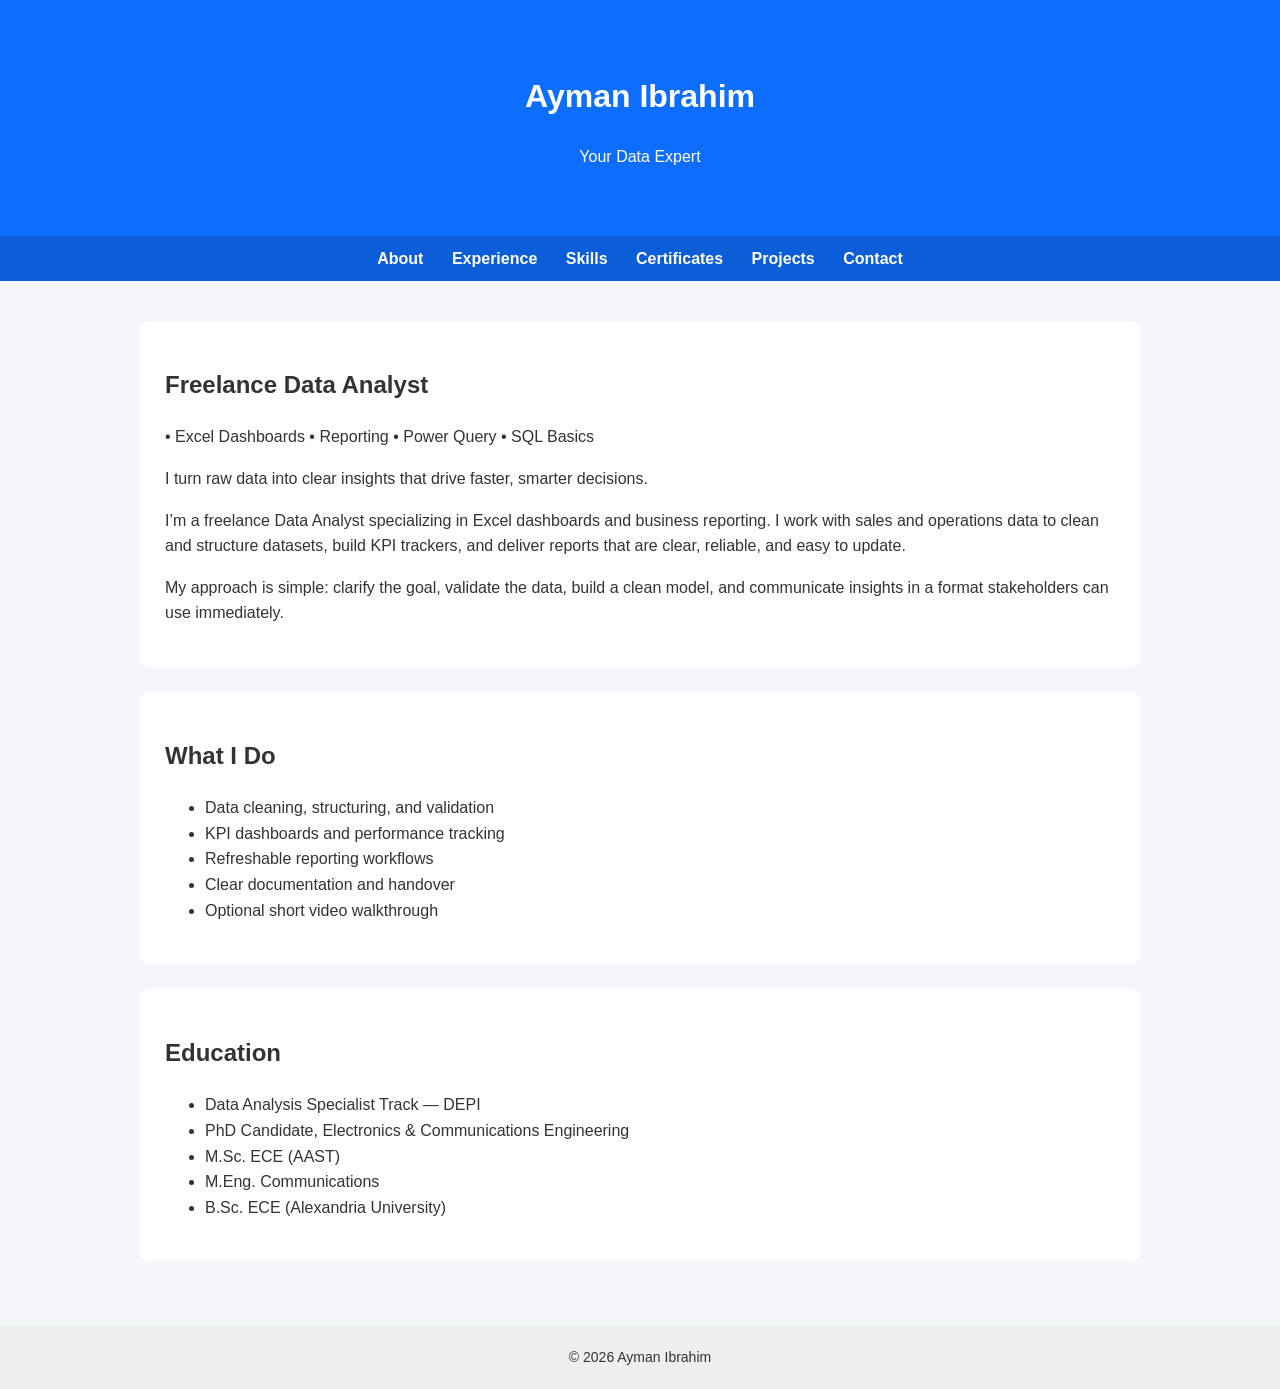
==== about/index.html @ 1055d369 "Add about page with personal and professional details" ====
<!DOCTYPE html>
<html lang="en">
<head>
  <meta charset="UTF-8">
  <title>Ayman Ibrahim | Your Data Expert</title>
  <link rel="stylesheet" href="../assets/style.css">
</head>
<body>

<header>
  <h1>Ayman Ibrahim</h1>
  <p>Your Data Expert</p>
</header>

<nav>
  <a href="../about/">About</a>
  <a href="../experience/">Experience</a>
  <a href="../skills/">Skills</a>
  <a href="../certificates/">Certificates</a>
  <a href="../projects/">Projects</a>
  <a href="../contact/">Contact</a>
</nav>

<section>
  <div class="card">
    <h2>Freelance Data Analyst</h2>
    <p>
      • Excel Dashboards • Reporting • Power Query • SQL Basics
    </p>
    <p>
      I turn raw data into clear insights that drive faster, smarter decisions.
    </p>
    <p>
      I’m a freelance Data Analyst specializing in Excel dashboards and business reporting.
      I work with sales and operations data to clean and structure datasets, build KPI trackers,
      and deliver reports that are clear, reliable, and easy to update.
    </p>
    <p>
      My approach is simple: clarify the goal, validate the data, build a clean model,
      and communicate insights in a format stakeholders can use immediately.
    </p>
  </div>

  <div class="card">
    <h2>What I Do</h2>
    <ul>
      <li>Data cleaning, structuring, and validation</li>
      <li>KPI dashboards and performance tracking</li>
      <li>Refreshable reporting workflows</li>
      <li>Clear documentation and handover</li>
      <li>Optional short video walkthrough</li>
    </ul>
  </div>

  <div class="card">
    <h2>Education</h2>
    <ul>
      <li>Data Analysis Specialist Track — DEPI</li>
      <li>PhD Candidate, Electronics & Communications Engineering</li>
      <li>M.Sc. ECE (AAST)</li>
      <li>M.Eng. Communications</li>
      <li>B.Sc. ECE (Alexandria University)</li>
    </ul>
  </div>
</section>

<footer>
  © 2026 Ayman Ibrahim
</footer>

</body>
</html>
---- assets/style.css ----
body {
  font-family: Arial, sans-serif;
  margin: 0;
  background: #f4f6f9;
  color: #333;
  line-height: 1.6;
}

header {
  background: #0d6efd;
  color: white;
  padding: 50px 20px;
  text-align: center;
}

nav {
  background: #0b5ed7;
  text-align: center;
  padding: 10px;
}

nav a {
  color: white;
  margin: 0 12px;
  text-decoration: none;
  font-weight: bold;
}

nav a:hover {
  text-decoration: underline;
}

section {
  max-width: 1000px;
  margin: auto;
  padding: 40px 20px;
}

.card {
  background: white;
  padding: 25px;
  margin-bottom: 25px;
  border-radius: 8px;
}

footer {
  background: #eee;
  text-align: center;
  padding: 20px;
  font-size: 14px;
}
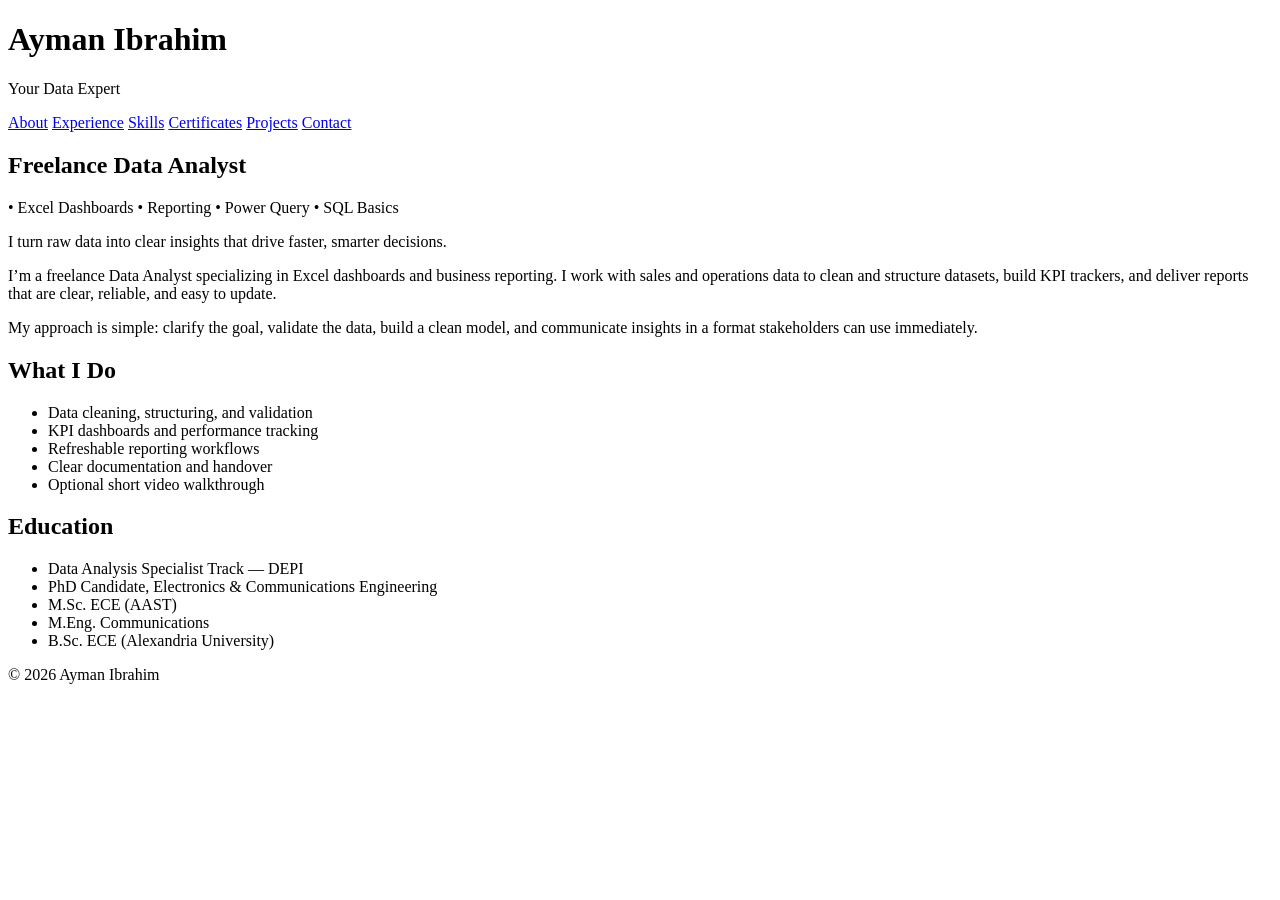
==== commit 19f87cca: "Include Font Awesome for icon support Added Font Awesome stylesheet link for icons." ====
--- a/about/index.html
+++ b/about/index.html
@@ -3,7 +3,9 @@
 <head>
   <meta charset="UTF-8">
   <title>Ayman Ibrahim | Your Data Expert</title>
-  <link rel="stylesheet" href="../assets/style.css">
+  <!-- Font Awesome Icons -->
+  <link rel="stylesheet"
+   href="https://cdnjs.cloudflare.com/ajax/libs/font-awesome/6.5.1/css/all.min.css">
 </head>
 <body>
 
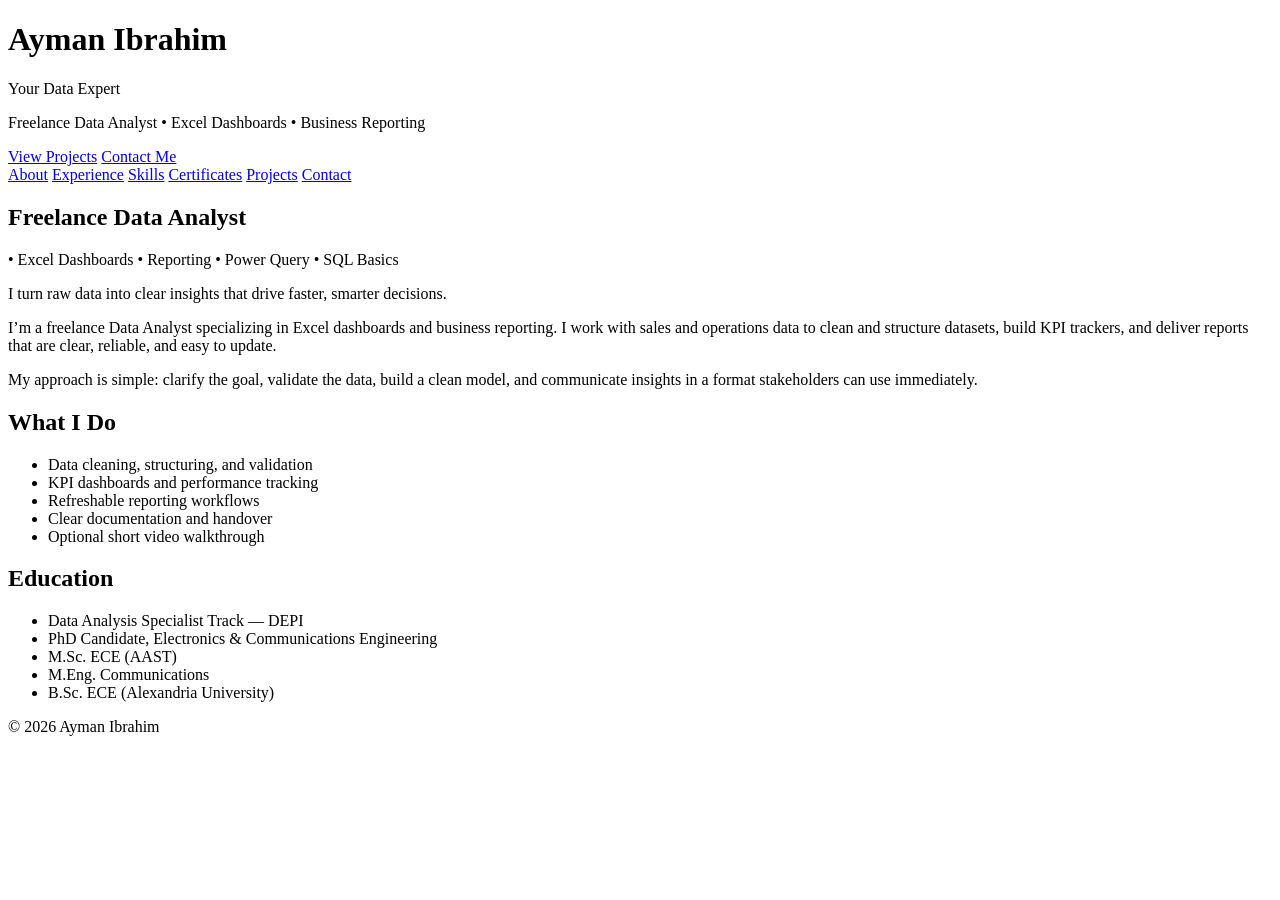
==== commit f9753251: "Enhance header with subtitle and action buttons Added subtitle, tagline, and action buttons to heade" ====
--- a/about/index.html
+++ b/about/index.html
@@ -9,9 +9,17 @@
 </head>
 <body>
 
-<header>
+<header class="hero">
   <h1>Ayman Ibrahim</h1>
-  <p>Your Data Expert</p>
+  <p class="subtitle">Your Data Expert</p>
+  <p class="tagline">
+    Freelance Data Analyst • Excel Dashboards • Business Reporting
+  </p>
+
+  <div class="hero-actions">
+    <a href="../projects/" class="btn">View Projects</a>
+    <a href="../contact/" class="btn outline">Contact Me</a>
+  </div>
 </header>
 
 <nav>
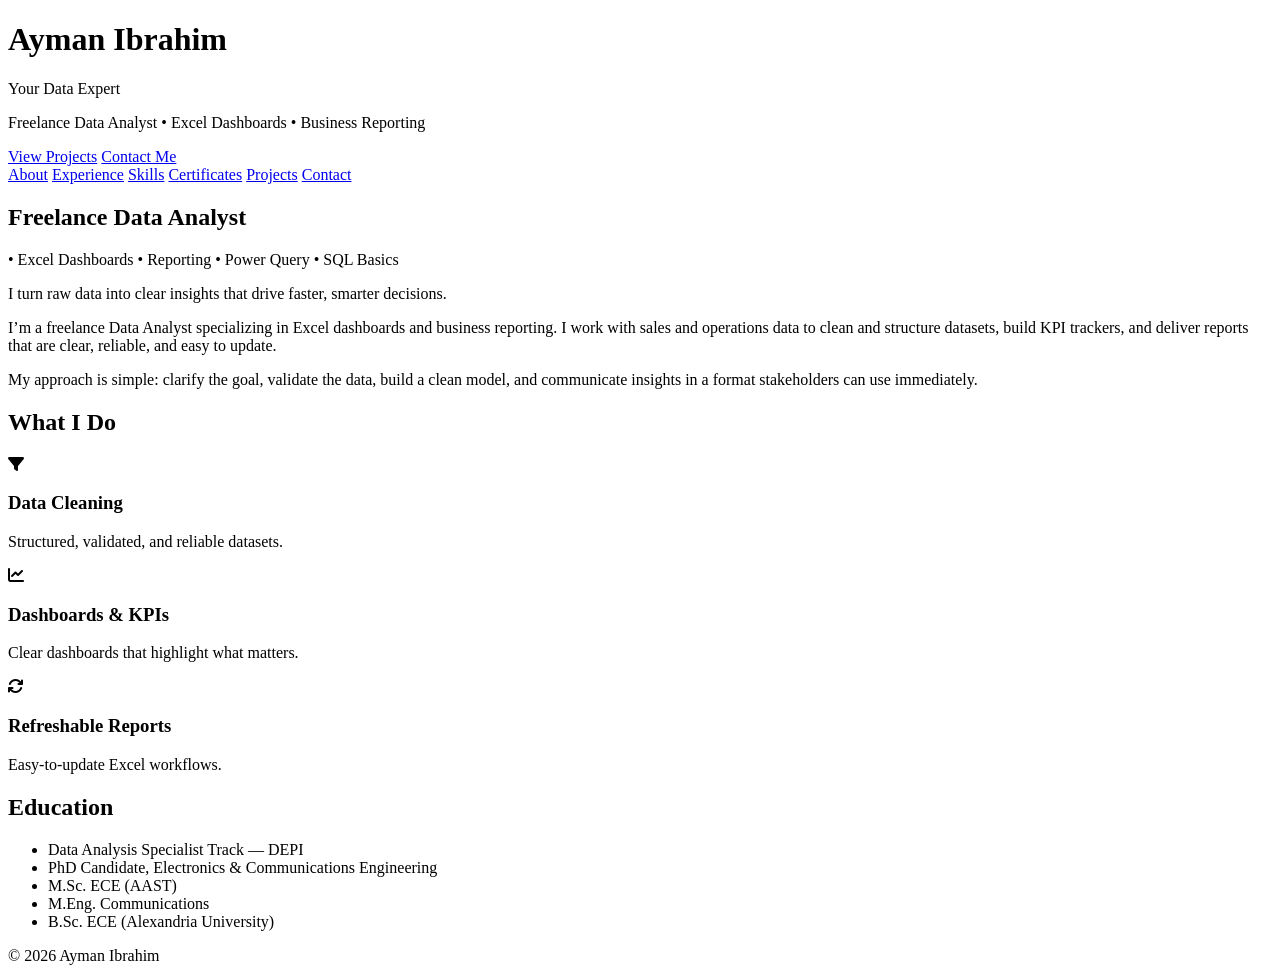
==== commit 12ddd9e1: "Refactor 'What I Do' section into a grid layout" ====
--- a/about/index.html
+++ b/about/index.html
@@ -51,16 +51,30 @@
     </p>
   </div>
 
-  <div class="card">
-    <h2>What I Do</h2>
-    <ul>
-      <li>Data cleaning, structuring, and validation</li>
-      <li>KPI dashboards and performance tracking</li>
-      <li>Refreshable reporting workflows</li>
-      <li>Clear documentation and handover</li>
-      <li>Optional short video walkthrough</li>
-    </ul>
+<section>
+  <h2>What I Do</h2>
+
+  <div class="grid">
+    <div class="card">
+      <i class="fa-solid fa-filter icon"></i>
+      <h3>Data Cleaning</h3>
+      <p>Structured, validated, and reliable datasets.</p>
+    </div>
+
+    <div class="card">
+      <i class="fa-solid fa-chart-line icon"></i>
+      <h3>Dashboards & KPIs</h3>
+      <p>Clear dashboards that highlight what matters.</p>
+    </div>
+
+    <div class="card">
+      <i class="fa-solid fa-arrows-rotate icon"></i>
+      <h3>Refreshable Reports</h3>
+      <p>Easy-to-update Excel workflows.</p>
+    </div>
   </div>
+</section>
+
 
   <div class="card">
     <h2>Education</h2>
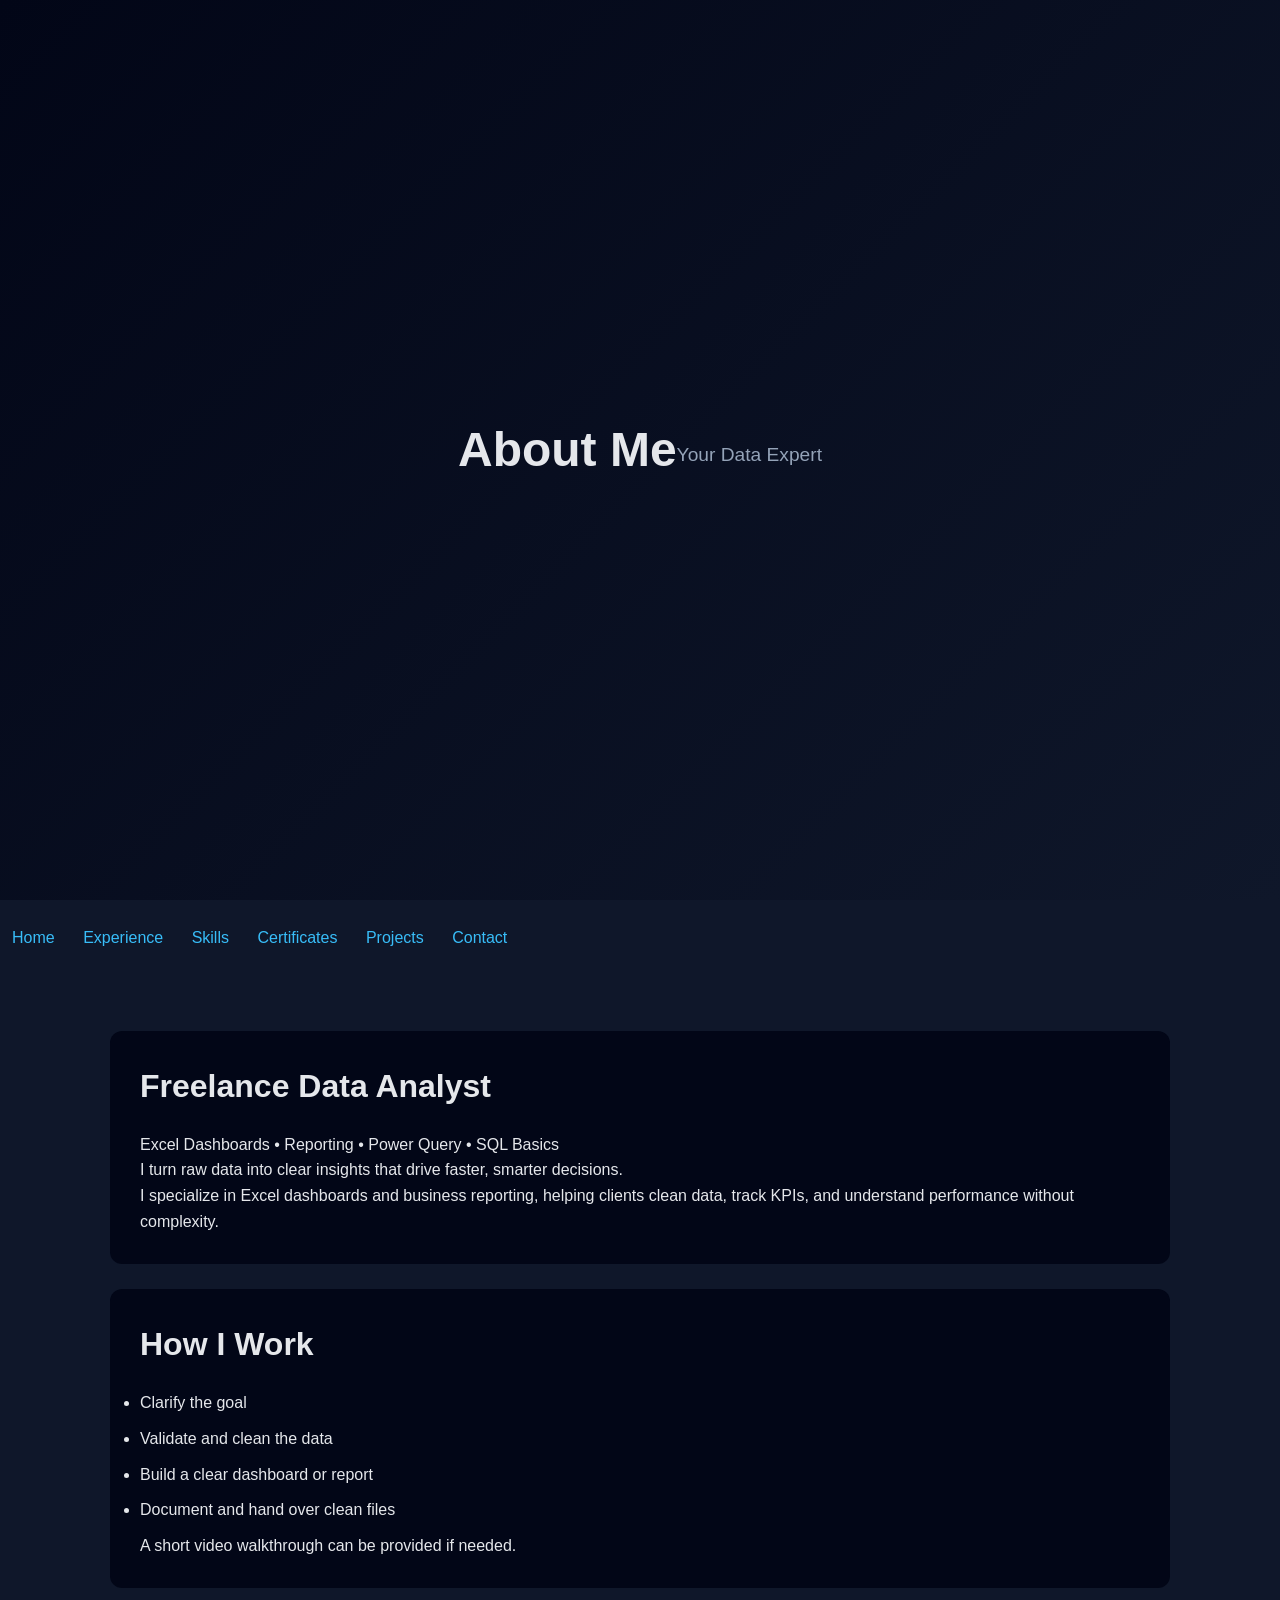
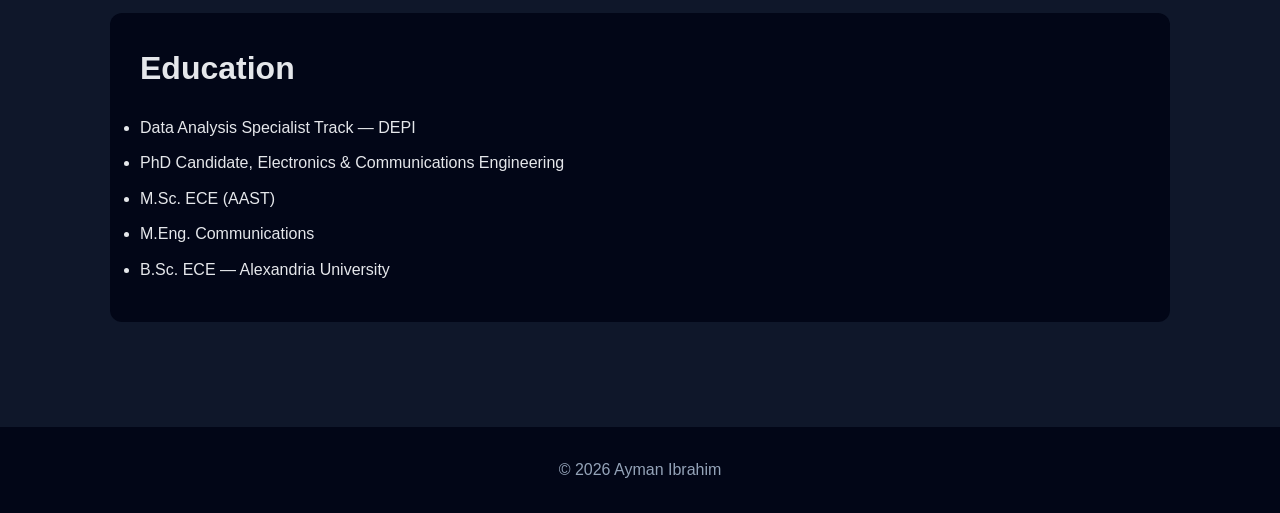
==== commit 779e0384: "Update index.html" ====
--- a/about/index.html
+++ b/about/index.html
@@ -1,29 +1,22 @@
 <!DOCTYPE html>
 <html lang="en">
 <head>
-  <meta charset="UTF-8">
-  <title>Ayman Ibrahim | Your Data Expert</title>
-  <!-- Font Awesome Icons -->
+  <meta charset="UTF-8" />
+  <title>About | Ayman Ibrahim</title>
+  <meta name="viewport" content="width=device-width, initial-scale=1" />
+  <link rel="stylesheet" href="../assets/style.css" />
   <link rel="stylesheet"
-   href="https://cdnjs.cloudflare.com/ajax/libs/font-awesome/6.5.1/css/all.min.css">
+    href="https://cdnjs.cloudflare.com/ajax/libs/font-awesome/6.5.1/css/all.min.css">
 </head>
 <body>
 
-<header class="hero">
-  <h1>Ayman Ibrahim</h1>
-  <p class="subtitle">Your Data Expert</p>
-  <p class="tagline">
-    Freelance Data Analyst • Excel Dashboards • Business Reporting
-  </p>
-
-  <div class="hero-actions">
-    <a href="../projects/" class="btn">View Projects</a>
-    <a href="../contact/" class="btn outline">Contact Me</a>
-  </div>
+<header class="page-header">
+  <h1>About Me</h1>
+  <p>Your Data Expert</p>
 </header>
 
-<nav>
-  <a href="../about/">About</a>
+<nav class="main-nav">
+  <a href="../">Home</a>
   <a href="../experience/">Experience</a>
   <a href="../skills/">Skills</a>
   <a href="../certificates/">Certificates</a>
@@ -34,47 +27,30 @@
 <section>
   <div class="card">
     <h2>Freelance Data Analyst</h2>
-    <p>
-      • Excel Dashboards • Reporting • Power Query • SQL Basics
+    <p class="muted">
+      Excel Dashboards • Reporting • Power Query • SQL Basics
     </p>
     <p>
       I turn raw data into clear insights that drive faster, smarter decisions.
     </p>
     <p>
-      I’m a freelance Data Analyst specializing in Excel dashboards and business reporting.
-      I work with sales and operations data to clean and structure datasets, build KPI trackers,
-      and deliver reports that are clear, reliable, and easy to update.
-    </p>
-    <p>
-      My approach is simple: clarify the goal, validate the data, build a clean model,
-      and communicate insights in a format stakeholders can use immediately.
+      I specialize in Excel dashboards and business reporting, helping clients
+      clean data, track KPIs, and understand performance without complexity.
     </p>
   </div>
 
-<section>
-  <h2>What I Do</h2>
-
-  <div class="grid">
-    <div class="card">
-      <i class="fa-solid fa-filter icon"></i>
-      <h3>Data Cleaning</h3>
-      <p>Structured, validated, and reliable datasets.</p>
-    </div>
-
-    <div class="card">
-      <i class="fa-solid fa-chart-line icon"></i>
-      <h3>Dashboards & KPIs</h3>
-      <p>Clear dashboards that highlight what matters.</p>
-    </div>
-
-    <div class="card">
-      <i class="fa-solid fa-arrows-rotate icon"></i>
-      <h3>Refreshable Reports</h3>
-      <p>Easy-to-update Excel workflows.</p>
-    </div>
+  <div class="card">
+    <h2>How I Work</h2>
+    <ul class="steps">
+      <li>Clarify the goal</li>
+      <li>Validate and clean the data</li>
+      <li>Build a clear dashboard or report</li>
+      <li>Document and hand over clean files</li>
+    </ul>
+    <p class="muted">
+      A short video walkthrough can be provided if needed.
+    </p>
   </div>
-</section>
-
 
   <div class="card">
     <h2>Education</h2>
@@ -83,7 +59,7 @@
       <li>PhD Candidate, Electronics & Communications Engineering</li>
       <li>M.Sc. ECE (AAST)</li>
       <li>M.Eng. Communications</li>
-      <li>B.Sc. ECE (Alexandria University)</li>
+      <li>B.Sc. ECE — Alexandria University</li>
     </ul>
   </div>
 </section>
--- a/assets/style.css
+++ b/assets/style.css
@@ -0,0 +1,120 @@
+* {
+  margin: 0;
+  padding: 0;
+  box-sizing: border-box;
+}
+
+body {
+  font-family: "Segoe UI", Arial, sans-serif;
+  background: #0f172a;
+  color: #e5e7eb;
+  line-height: 1.6;
+}
+
+a {
+  color: #38bdf8;
+  text-decoration: none;
+}
+
+header {
+  min-height: 100vh;
+  background: linear-gradient(135deg, #020617, #0f172a);
+  display: flex;
+  align-items: center;
+  justify-content: center;
+  text-align: center;
+  padding: 40px;
+}
+
+header h1 {
+  font-size: 3rem;
+}
+
+header p {
+  margin-top: 10px;
+  font-size: 1.2rem;
+  color: #94a3b8;
+}
+
+nav {
+  margin-top: 25px;
+}
+
+nav a {
+  margin: 0 12px;
+  font-weight: 500;
+}
+
+section {
+  max-width: 1100px;
+  margin: auto;
+  padding: 80px 20px;
+}
+
+.card {
+  background: #020617;
+  border-radius: 12px;
+  padding: 30px;
+  margin-bottom: 25px;
+}
+
+h2 {
+  font-size: 2rem;
+  margin-bottom: 20px;
+}
+
+ul li {
+  margin-bottom: 10px;
+}
+
+footer {
+  text-align: center;
+  padding: 30px;
+  background: #020617;
+  color: #94a3b8;
+}
+.hero {
+  min-height: 70vh;
+  background: linear-gradient(135deg, #020617, #0f172a);
+  display: flex;
+  flex-direction: column;
+  justify-content: center;
+  align-items: center;
+  text-align: center;
+}
+
+.subtitle {
+  color: #38bdf8;
+  font-weight: 600;
+}
+
+.tagline {
+  color: #94a3b8;
+  margin: 10px 0 25px;
+}
+
+.hero-actions .btn {
+  padding: 12px 22px;
+  margin: 0 8px;
+  border-radius: 25px;
+  background: #38bdf8;
+  color: #020617;
+  font-weight: bold;
+}
+
+.hero-actions .outline {
+  background: transparent;
+  border: 1px solid #38bdf8;
+  color: #38bdf8;
+}
+.grid {
+  display: grid;
+  grid-template-columns: repeat(auto-fit, minmax(250px, 1fr));
+  gap: 25px;
+}
+
+.icon {
+  font-size: 32px;
+  color: #38bdf8;
+  margin-bottom: 10px;
+}
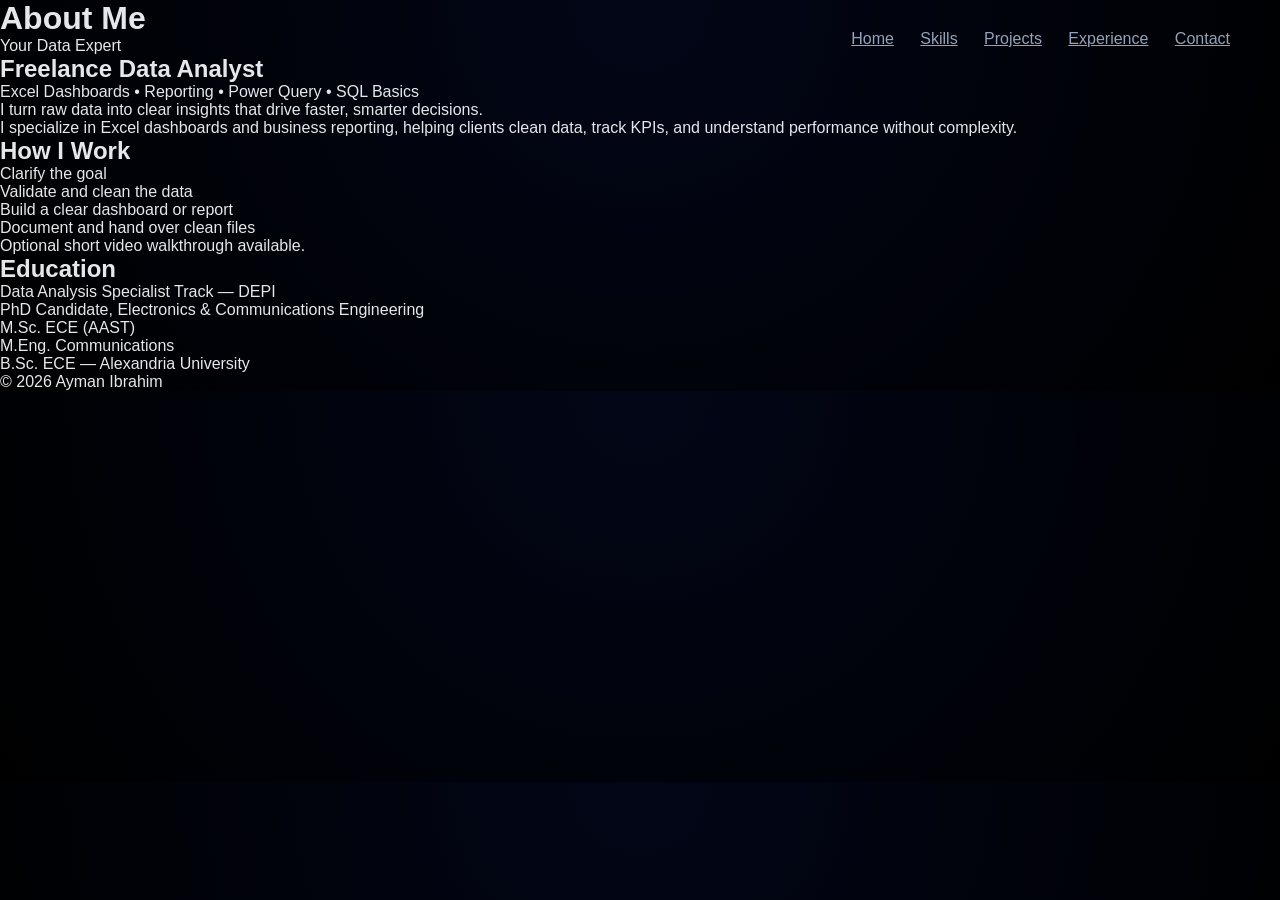
==== commit a7d42f3b: "Refactor about page HTML structure and content" ====
--- a/about/index.html
+++ b/about/index.html
@@ -1,72 +1,82 @@
 <!DOCTYPE html>
 <html lang="en">
 <head>
-  <meta charset="UTF-8" />
-  <title>About | Ayman Ibrahim</title>
-  <meta name="viewport" content="width=device-width, initial-scale=1" />
-  <link rel="stylesheet" href="../assets/style.css" />
-  <link rel="stylesheet"
-    href="https://cdnjs.cloudflare.com/ajax/libs/font-awesome/6.5.1/css/all.min.css">
+<meta charset="UTF-8" />
+<title>About | Ayman Ibrahim</title>
+<meta name="viewport" content="width=device-width, initial-scale=1" />
+
+
+<link rel="stylesheet" href="../assets/style.css" />
+<link rel="stylesheet"
+href="https://cdnjs.cloudflare.com/ajax/libs/font-awesome/6.5.1/css/all.min.css">
 </head>
 <body>
 
+
+<nav class="top-nav">
+<a href="../">Home</a>
+<a href="../skills/">Skills</a>
+<a href="../projects/">Projects</a>
+<a href="../experience/">Experience</a>
+<a href="../contact/">Contact</a>
+</nav>
+
+
 <header class="page-header">
-  <h1>About Me</h1>
-  <p>Your Data Expert</p>
+<h1>About Me</h1>
+<p>Your Data Expert</p>
 </header>
 
-<nav class="main-nav">
-  <a href="../">Home</a>
-  <a href="../experience/">Experience</a>
-  <a href="../skills/">Skills</a>
-  <a href="../certificates/">Certificates</a>
-  <a href="../projects/">Projects</a>
-  <a href="../contact/">Contact</a>
-</nav>
 
-<section>
-  <div class="card">
-    <h2>Freelance Data Analyst</h2>
-    <p class="muted">
-      Excel Dashboards • Reporting • Power Query • SQL Basics
-    </p>
-    <p>
-      I turn raw data into clear insights that drive faster, smarter decisions.
-    </p>
-    <p>
-      I specialize in Excel dashboards and business reporting, helping clients
-      clean data, track KPIs, and understand performance without complexity.
-    </p>
-  </div>
+<section class="content">
 
-  <div class="card">
-    <h2>How I Work</h2>
-    <ul class="steps">
-      <li>Clarify the goal</li>
-      <li>Validate and clean the data</li>
-      <li>Build a clear dashboard or report</li>
-      <li>Document and hand over clean files</li>
-    </ul>
-    <p class="muted">
-      A short video walkthrough can be provided if needed.
-    </p>
-  </div>
 
-  <div class="card">
-    <h2>Education</h2>
-    <ul>
-      <li>Data Analysis Specialist Track — DEPI</li>
-      <li>PhD Candidate, Electronics & Communications Engineering</li>
-      <li>M.Sc. ECE (AAST)</li>
-      <li>M.Eng. Communications</li>
-      <li>B.Sc. ECE — Alexandria University</li>
-    </ul>
-  </div>
+<div class="card">
+<h2>Freelance Data Analyst</h2>
+<p class="muted">
+Excel Dashboards • Reporting • Power Query • SQL Basics
+</p>
+<p>
+I turn raw data into clear insights that drive faster, smarter decisions.
+</p>
+<p>
+I specialize in Excel dashboards and business reporting, helping clients clean data,
+track KPIs, and understand performance without complexity.
+</p>
+</div>
+
+
+<div class="card">
+<h2>How I Work</h2>
+<ul class="steps">
+<li>Clarify the goal</li>
+<li>Validate and clean the data</li>
+<li>Build a clear dashboard or report</li>
+<li>Document and hand over clean files</li>
+</ul>
+<p class="muted">Optional short video walkthrough available.</p>
+</div>
+
+
+<div class="card">
+<h2>Education</h2>
+<ul>
+<li>Data Analysis Specialist Track — DEPI</li>
+<li>PhD Candidate, Electronics & Communications Engineering</li>
+<li>M.Sc. ECE (AAST)</li>
+<li>M.Eng. Communications</li>
+<li>B.Sc. ECE — Alexandria University</li>
+</ul>
+</div>
+
+
 </section>
 
+
 <footer>
-  © 2026 Ayman Ibrahim
+© 2026 Ayman Ibrahim
 </footer>
+
 
 </body>
 </html>
--- a/assets/style.css
+++ b/assets/style.css
@@ -6,115 +6,107 @@
 
 body {
   font-family: "Segoe UI", Arial, sans-serif;
-  background: #0f172a;
+  background: radial-gradient(circle at top, #020617, #000);
   color: #e5e7eb;
-  line-height: 1.6;
+  overflow-x: hidden;
 }
 
-a {
-  color: #38bdf8;
-  text-decoration: none;
+/* NAV */
+.top-nav {
+position: fixed;
+top: 30px;
+right: 50px;
+z-index: 100;
 }
 
-header {
-  min-height: 100vh;
-  background: linear-gradient(135deg, #020617, #0f172a);
-  display: flex;
-  align-items: center;
-  justify-content: center;
-  text-align: center;
-  padding: 40px;
+
+.top-nav a {
+margin-left: 22px;
+color: #94a3b8;
+font-weight: 500;
 }
 
-header h1 {
-  font-size: 3rem;
+
+.top-nav a:hover {
+color: #38bdf8;
 }
 
-header p {
+/* LANDING HERO */
+.landing {
+min-height: 100vh;
+display: flex;
+flex-direction: column;
+justify-content: center;
+
+
+max-width: 1200px;
+margin: 0 auto; /* centers content */
+padding: 120px 60px;
+}
+
+.status {
+  display: inline-block;
+  color: #10b981;
+  margin-bottom: 20px;
+  font-size: 14px;
+}
+
+.landing h1 {
+  font-size: 5rem;
+  font-weight: 700;
+}
+
+.landing h2 {
+  font-size: 4rem;
+  color: #38bdf8;
   margin-top: 10px;
-  font-size: 1.2rem;
+}
+
+.intro {
+  margin-top: 25px;
+  max-width: 600px;
+  font-size: 1.1rem;
   color: #94a3b8;
 }
 
-nav {
-  margin-top: 25px;
+/* BUTTONS */
+.actions {
+  margin-top: 35px;
 }
 
-nav a {
-  margin: 0 12px;
-  font-weight: 500;
-}
-
-section {
-  max-width: 1100px;
-  margin: auto;
-  padding: 80px 20px;
-}
-
-.card {
-  background: #020617;
-  border-radius: 12px;
-  padding: 30px;
-  margin-bottom: 25px;
-}
-
-h2 {
-  font-size: 2rem;
-  margin-bottom: 20px;
-}
-
-ul li {
-  margin-bottom: 10px;
-}
-
-footer {
-  text-align: center;
-  padding: 30px;
-  background: #020617;
-  color: #94a3b8;
-}
-.hero {
-  min-height: 70vh;
-  background: linear-gradient(135deg, #020617, #0f172a);
-  display: flex;
-  flex-direction: column;
-  justify-content: center;
-  align-items: center;
-  text-align: center;
-}
-
-.subtitle {
-  color: #38bdf8;
-  font-weight: 600;
-}
-
-.tagline {
-  color: #94a3b8;
-  margin: 10px 0 25px;
-}
-
-.hero-actions .btn {
-  padding: 12px 22px;
-  margin: 0 8px;
-  border-radius: 25px;
-  background: #38bdf8;
-  color: #020617;
+.btn {
+  padding: 14px 26px;
+  border-radius: 30px;
+  margin-right: 15px;
   font-weight: bold;
 }
 
-.hero-actions .outline {
-  background: transparent;
-  border: 1px solid #38bdf8;
-  color: #38bdf8;
-}
-.grid {
-  display: grid;
-  grid-template-columns: repeat(auto-fit, minmax(250px, 1fr));
-  gap: 25px;
+.primary {
+  background: #10b981;
+  color: #020617;
 }
 
-.icon {
-  font-size: 32px;
-  color: #38bdf8;
-  margin-bottom: 10px;
+.secondary {
+  border: 1px solid #10b981;
+  color: #10b981;
 }
+
+/* BACKGROUND ICONS */
+.bg-icons i {
+  position: absolute;
+  font-size: 60px;
+  color: rgba(56, 189, 248, 0.07);
+  animation: float 18s infinite ease-in-out;
+}
+
+.bg-icons i:nth-child(1) { top: 15%; left: 10%; }
+.bg-icons i:nth-child(2) { top: 60%; left: 20%; animation-delay: 4s; }
+.bg-icons i:nth-child(3) { top: 30%; right: 15%; animation-delay: 2s; }
+.bg-icons i:nth-child(4) { bottom: 20%; right: 30%; animation-delay: 6s; }
+.bg-icons i:nth-child(5) { bottom: 10%; left: 45%; animation-delay: 8s; }
+
+@keyframes float {
+  0% { transform: translateY(0); }
+  50% { transform: translateY(-25px); }
+  100% { transform: translateY(0); }
+}
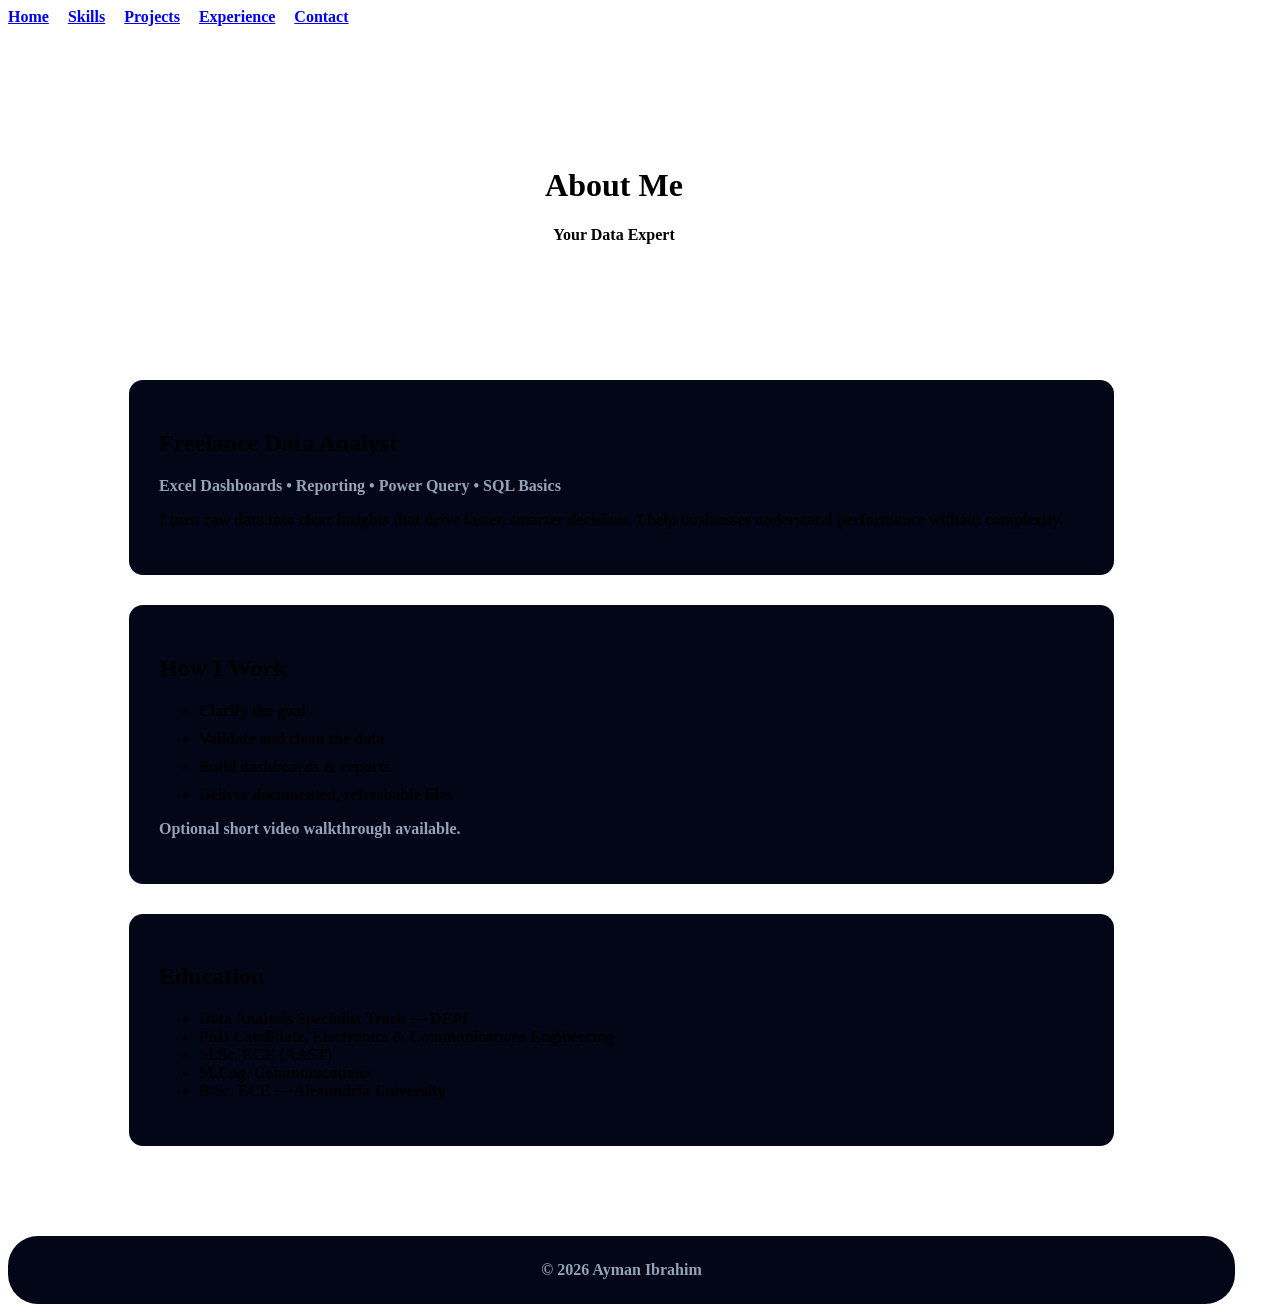
==== commit e2ee4261: "Refactor About page content and structure" ====
--- a/about/index.html
+++ b/about/index.html
@@ -1,82 +1,69 @@
 <!DOCTYPE html>
 <html lang="en">
 <head>
-<meta charset="UTF-8" />
-<title>About | Ayman Ibrahim</title>
-<meta name="viewport" content="width=device-width, initial-scale=1" />
+  <meta charset="UTF-8" />
+  <title>About | Ayman Ibrahim</title>
+  <meta name="viewport" content="width=device-width, initial-scale=1" />
 
-
-<link rel="stylesheet" href="../assets/style.css" />
-<link rel="stylesheet"
-href="https://cdnjs.cloudflare.com/ajax/libs/font-awesome/6.5.1/css/all.min.css">
+  <link rel="stylesheet" href="../assets/style.css" />
+  <link rel="stylesheet"
+    href="https://cdnjs.cloudflare.com/ajax/libs/font-awesome/6.5.1/css/all.min.css">
 </head>
 <body>
 
-
 <nav class="top-nav">
-<a href="../">Home</a>
-<a href="../skills/">Skills</a>
-<a href="../projects/">Projects</a>
-<a href="../experience/">Experience</a>
-<a href="../contact/">Contact</a>
+  <a href="../">Home</a>
+  <a href="../skills/">Skills</a>
+  <a href="../projects/">Projects</a>
+  <a href="../experience/">Experience</a>
+  <a href="../contact/">Contact</a>
 </nav>
 
-
 <header class="page-header">
-<h1>About Me</h1>
-<p>Your Data Expert</p>
+  <h1>About Me</h1>
+  <p>Your Data Expert</p>
 </header>
-
 
 <section class="content">
 
+  <div class="card">
+    <h2>Freelance Data Analyst</h2>
+    <p class="muted">
+      Excel Dashboards • Reporting • Power Query • SQL Basics
+    </p>
+    <p>
+      I turn raw data into clear insights that drive faster, smarter decisions.
+      I help businesses understand performance without complexity.
+    </p>
+  </div>
 
-<div class="card">
-<h2>Freelance Data Analyst</h2>
-<p class="muted">
-Excel Dashboards • Reporting • Power Query • SQL Basics
-</p>
-<p>
-I turn raw data into clear insights that drive faster, smarter decisions.
-</p>
-<p>
-I specialize in Excel dashboards and business reporting, helping clients clean data,
-track KPIs, and understand performance without complexity.
-</p>
-</div>
+  <div class="card">
+    <h2>How I Work</h2>
+    <ul class="steps">
+      <li>Clarify the goal</li>
+      <li>Validate and clean the data</li>
+      <li>Build dashboards & reports</li>
+      <li>Deliver documented, refreshable files</li>
+    </ul>
+    <p class="muted">Optional short video walkthrough available.</p>
+  </div>
 
-
-<div class="card">
-<h2>How I Work</h2>
-<ul class="steps">
-<li>Clarify the goal</li>
-<li>Validate and clean the data</li>
-<li>Build a clear dashboard or report</li>
-<li>Document and hand over clean files</li>
-</ul>
-<p class="muted">Optional short video walkthrough available.</p>
-</div>
-
-
-<div class="card">
-<h2>Education</h2>
-<ul>
-<li>Data Analysis Specialist Track — DEPI</li>
-<li>PhD Candidate, Electronics & Communications Engineering</li>
-<li>M.Sc. ECE (AAST)</li>
-<li>M.Eng. Communications</li>
-<li>B.Sc. ECE — Alexandria University</li>
-</ul>
-</div>
-
+  <div class="card">
+    <h2>Education</h2>
+    <ul>
+      <li>Data Analysis Specialist Track — DEPI</li>
+      <li>PhD Candidate, Electronics & Communications Engineering</li>
+      <li>M.Sc. ECE (AAST)</li>
+      <li>M.Eng. Communications</li>
+      <li>B.Sc. ECE — Alexandria University</li>
+    </ul>
+  </div>
 
 </section>
 
-
 <footer>
-© 2026 Ayman Ibrahim
+  © 2026 Ayman Ibrahim
 </footer>
-
 
 </body>
 </html>
--- a/assets/style.css
+++ b/assets/style.css
@@ -1,103 +1,70 @@
 * {
-  margin: 0;
-  padding: 0;
-  box-sizing: border-box;
-}
-
-body {
-  font-family: "Segoe UI", Arial, sans-serif;
-  background: radial-gradient(circle at top, #020617, #000);
-  color: #e5e7eb;
-  overflow-x: hidden;
-}
-
-/* NAV */
-.top-nav {
-position: fixed;
-top: 30px;
-right: 50px;
-z-index: 100;
+border-radius: 30px;
+margin-right: 15px;
+font-weight: bold;
 }
 
 
-.top-nav a {
-margin-left: 22px;
-color: #94a3b8;
-font-weight: 500;
+.primary {
+background: #10b981;
+color: #020617;
 }
 
 
-.top-nav a:hover {
-color: #38bdf8;
+.secondary {
+border: 1px solid #10b981;
+color: #10b981;
 }
 
-/* LANDING HERO */
-.landing {
-min-height: 100vh;
-display: flex;
-flex-direction: column;
-justify-content: center;
+
+/* ABOUT PAGE */
+.page-header {
+padding: 120px 40px 60px;
+text-align: center;
+}
 
 
-max-width: 1200px;
-margin: 0 auto; /* centers content */
-padding: 120px 60px;
+.content {
+max-width: 1000px;
+margin: auto;
+padding: 60px 20px;
 }
 
-.status {
-  display: inline-block;
-  color: #10b981;
-  margin-bottom: 20px;
-  font-size: 14px;
+
+.card {
+background: #020617;
+border-radius: 14px;
+padding: 30px;
+margin-bottom: 30px;
 }
 
-.landing h1 {
-  font-size: 5rem;
-  font-weight: 700;
+
+.steps li {
+margin-bottom: 10px;
 }
 
-.landing h2 {
-  font-size: 4rem;
-  color: #38bdf8;
-  margin-top: 10px;
+
+.muted {
+color: #94a3b8;
 }
 
-.intro {
-  margin-top: 25px;
-  max-width: 600px;
-  font-size: 1.1rem;
-  color: #94a3b8;
+
+footer {
+text-align: center;
+padding: 25px;
+background: #020617;
+color: #94a3b8;
 }
 
-/* BUTTONS */
-.actions {
-  margin-top: 35px;
-}
-
-.btn {
-  padding: 14px 26px;
-  border-radius: 30px;
-  margin-right: 15px;
-  font-weight: bold;
-}
-
-.primary {
-  background: #10b981;
-  color: #020617;
-}
-
-.secondary {
-  border: 1px solid #10b981;
-  color: #10b981;
-}
 
 /* BACKGROUND ICONS */
 .bg-icons i {
-  position: absolute;
-  font-size: 60px;
-  color: rgba(56, 189, 248, 0.07);
-  animation: float 18s infinite ease-in-out;
+position: absolute;
+font-size: 60px;
+color: rgba(56, 189, 248, 0.07);
+animation: float 18s infinite ease-in-out;
 }
+
 
 .bg-icons i:nth-child(1) { top: 15%; left: 10%; }
 .bg-icons i:nth-child(2) { top: 60%; left: 20%; animation-delay: 4s; }
@@ -105,8 +72,9 @@
 .bg-icons i:nth-child(4) { bottom: 20%; right: 30%; animation-delay: 6s; }
 .bg-icons i:nth-child(5) { bottom: 10%; left: 45%; animation-delay: 8s; }
 
+
 @keyframes float {
-  0% { transform: translateY(0); }
-  50% { transform: translateY(-25px); }
-  100% { transform: translateY(0); }
+0% { transform: translateY(0); }
+50% { transform: translateY(-25px); }
+100% { transform: translateY(0); }
 }
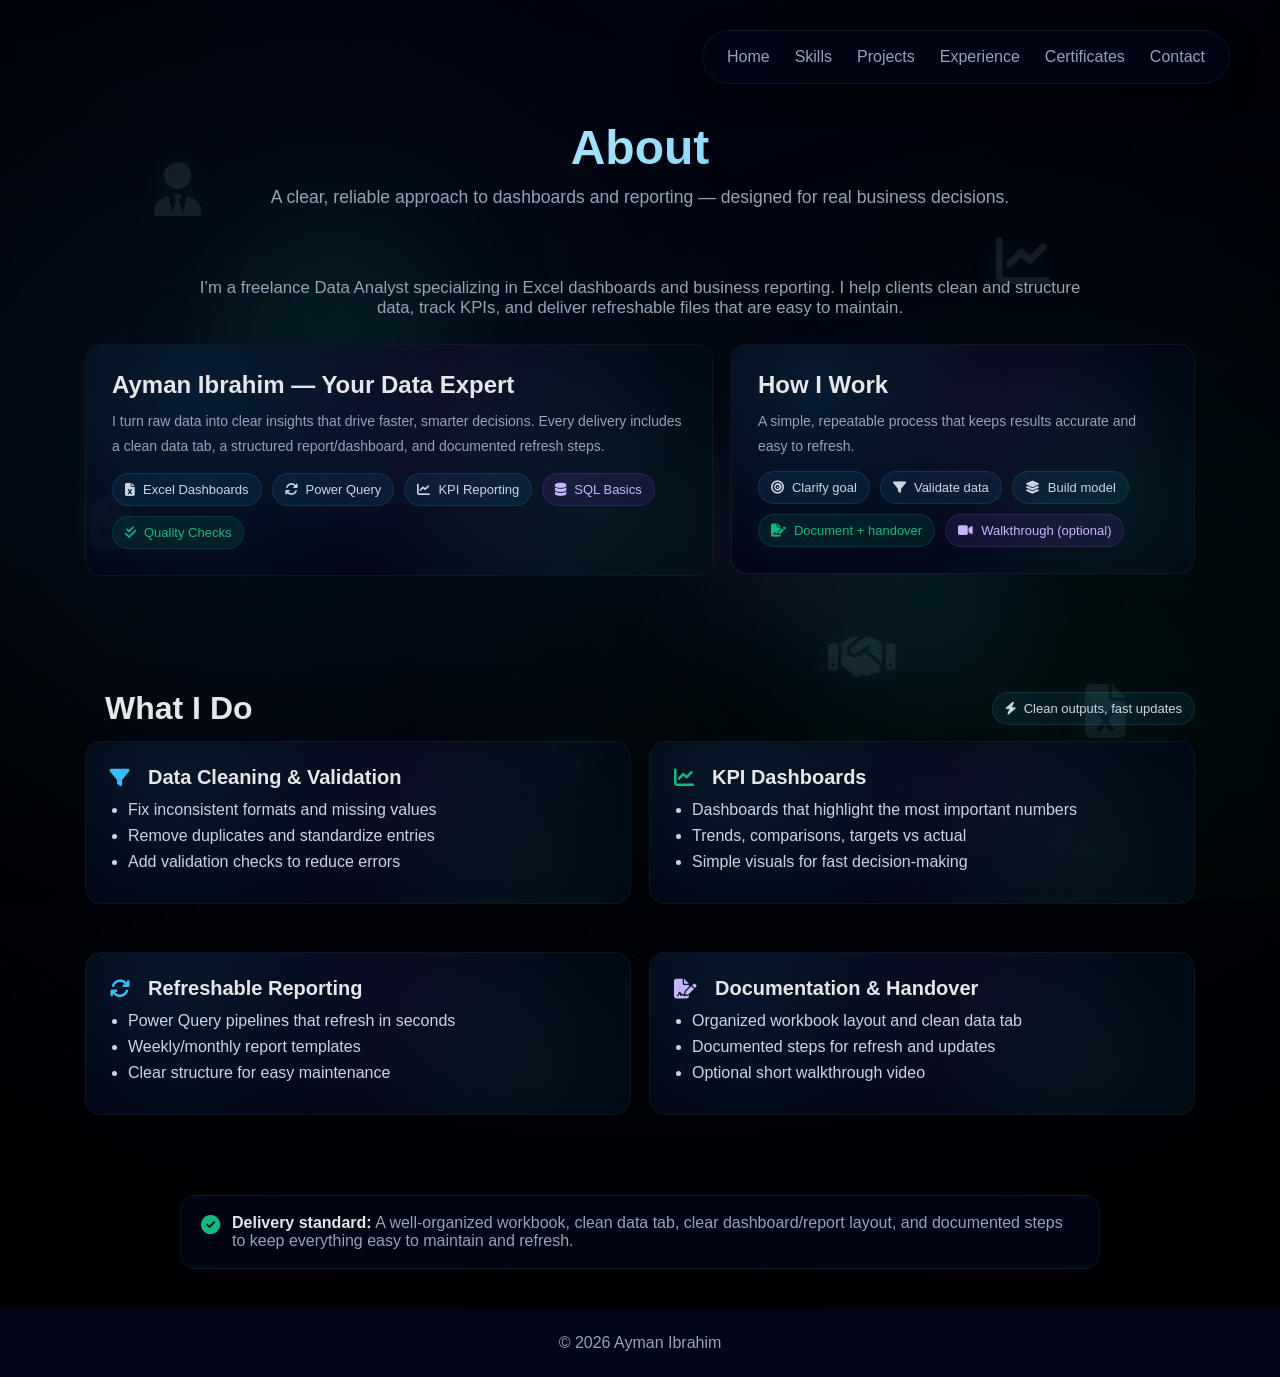
==== commit e7fa0137: "Update index.html" ====
--- a/about/index.html
+++ b/about/index.html
@@ -8,62 +8,399 @@
   <link rel="stylesheet" href="../assets/style.css" />
   <link rel="stylesheet"
     href="https://cdnjs.cloudflare.com/ajax/libs/font-awesome/6.5.1/css/all.min.css">
+
+  <!-- About-only background + layout styling -->
+  <style>
+    /* ========= PAGE BACKGROUND (Distinct from Home) ========= */
+
+    /* All background layers sit BEHIND content */
+    .ab-bg { position: fixed; inset: 0; z-index: 0; pointer-events: none; }
+
+    /* 1) Diagonal Dots Pattern */
+    .ab-dots {
+      background-image: radial-gradient(rgba(56,189,248,0.16) 1px, transparent 1px);
+      background-size: 28px 28px;
+      opacity: 0.20;
+      transform: rotate(-16deg) scale(1.2);
+      animation: dotsDrift 11s linear infinite;
+    }
+
+    @keyframes dotsDrift {
+      0%   { background-position: 0 0; }
+      100% { background-position: 280px 280px; }
+    }
+
+    /* 2) Gradient Orbs (green, cyan, purple) */
+    .ab-orbs::before,
+    .ab-orbs::after {
+      content: "";
+      position: absolute;
+      width: 430px;
+      height: 430px;
+      border-radius: 50%;
+      filter: blur(42px);
+      opacity: 0.26;
+      animation: orbFloat 7.2s ease-in-out infinite alternate;
+    }
+
+    .ab-orbs::before {
+      top: 12%;
+      left: 10%;
+      background: radial-gradient(circle, rgba(16,185,129,0.55), transparent 60%);
+    }
+
+    .ab-orbs::after {
+      bottom: 10%;
+      right: 12%;
+      background: radial-gradient(circle, rgba(56,189,248,0.55), transparent 60%);
+      animation-duration: 8.8s;
+    }
+
+    .ab-orb-purple {
+      position: absolute;
+      top: 40%;
+      right: 26%;
+      width: 360px;
+      height: 360px;
+      border-radius: 50%;
+      background: radial-gradient(circle, rgba(168,85,247,0.55), transparent 60%);
+      filter: blur(42px);
+      opacity: 0.20;
+      animation: orbFloat 6.6s ease-in-out infinite alternate;
+    }
+
+    @keyframes orbFloat {
+      0%   { transform: translate(0, 0) scale(1); }
+      100% { transform: translate(22px, -22px) scale(1.06); }
+    }
+
+    /* 3) Floating icons (about/professional themed) */
+    .ab-icons i {
+      position: absolute;
+      font-size: 54px;
+      color: rgba(148,163,184,0.18);
+      text-shadow: 0 0 30px rgba(56,189,248,0.10);
+      animation: iconFloat 6.8s ease-in-out infinite;
+    }
+
+    .ab-icons i:nth-child(1) { top: 18%; left: 12%;  animation-delay: 0.0s; }
+    .ab-icons i:nth-child(2) { top: 55%; left: 7%;   animation-delay: 0.9s; }
+    .ab-icons i:nth-child(3) { top: 26%; right: 18%; animation-delay: 1.8s; }
+    .ab-icons i:nth-child(4) { bottom: 18%; right: 12%; animation-delay: 2.7s; }
+    .ab-icons i:nth-child(5) { bottom: 12%; left: 42%; animation-delay: 3.6s; }
+    .ab-icons i:nth-child(6) { top: 70%; right: 30%; animation-delay: 4.5s; }
+
+    @keyframes iconFloat {
+      0%   { transform: translate(0,0) rotate(0deg); opacity: 0.20; }
+      50%  { transform: translate(14px,-22px) rotate(4deg); opacity: 0.34; }
+      100% { transform: translate(0,0) rotate(0deg); opacity: 0.20; }
+    }
+
+    /* Readability overlay */
+    .readability {
+      position: fixed;
+      inset: 0;
+      z-index: 1;
+      pointer-events: none;
+      background: linear-gradient(
+        to bottom,
+        rgba(0,0,0,0.35),
+        rgba(0,0,0,0.18),
+        rgba(0,0,0,0.45)
+      );
+    }
+
+    /* Content layer above background */
+    .page-layer { position: relative; z-index: 2; }
+
+    /* ========= ABOUT PAGE LAYOUT (Premium) ========= */
+
+    .wrap {
+      max-width: 1150px;
+      margin: 0 auto;
+      padding: 10px 20px 80px;
+    }
+
+    .subtitle {
+      text-align: center;
+      max-width: 900px;
+      margin: 0 auto 26px;
+      color: #94a3b8;
+      font-size: 1.05rem;
+    }
+
+    .hero-grid {
+      display: grid;
+      grid-template-columns: 1.15fr 0.85fr;
+      gap: 18px;
+      margin-top: 10px;
+      align-items: start;
+    }
+
+    @media (max-width: 980px) {
+      .hero-grid { grid-template-columns: 1fr; }
+    }
+
+    .panel {
+      background: rgba(2,6,23,0.82);
+      border-radius: 16px;
+      padding: 26px;
+      border: 1px solid rgba(148,163,184,0.10);
+      position: relative;
+      overflow: hidden;
+    }
+
+    .panel::before {
+      content: "";
+      position: absolute;
+      inset: 0;
+      background:
+        radial-gradient(circle at 18% 18%, rgba(56,189,248,0.12), transparent 45%),
+        radial-gradient(circle at 82% 70%, rgba(16,185,129,0.10), transparent 48%),
+        radial-gradient(circle at 60% 30%, rgba(168,85,247,0.08), transparent 52%);
+      pointer-events: none;
+    }
+
+    .panel > * { position: relative; }
+
+    .meta {
+      color: #94a3b8;
+      margin-top: 10px;
+      line-height: 1.8;
+    }
+
+    .chips {
+      margin-top: 14px;
+      display: flex;
+      flex-wrap: wrap;
+      gap: 10px;
+    }
+
+    .chip {
+      display: inline-flex;
+      align-items: center;
+      gap: 8px;
+      padding: 8px 12px;
+      border-radius: 999px;
+      background: rgba(56,189,248,0.08);
+      border: 1px solid rgba(56,189,248,0.14);
+      color: #cbd5e1;
+      font-size: 13px;
+      white-space: nowrap;
+    }
+
+    .chip.green {
+      background: rgba(16,185,129,0.10);
+      border: 1px solid rgba(16,185,129,0.18);
+      color: #10b981;
+    }
+
+    .chip.purple {
+      background: rgba(168,85,247,0.10);
+      border: 1px solid rgba(168,85,247,0.18);
+      color: #c4b5fd;
+    }
+
+    .section-title {
+      max-width: 1150px;
+      margin: 34px auto 14px;
+      padding: 0 20px;
+      display: flex;
+      align-items: center;
+      justify-content: space-between;
+      gap: 12px;
+    }
+
+    .section-title h2 { margin: 0; }
+
+    .cards {
+      display: grid;
+      grid-template-columns: repeat(2, 1fr);
+      gap: 18px;
+      max-width: 1150px;
+      margin: 0 auto;
+      padding: 0 20px 50px;
+    }
+
+    @media (max-width: 980px) {
+      .cards { grid-template-columns: 1fr; }
+    }
+
+    .card {
+      background: rgba(2,6,23,0.82);
+      border-radius: 16px;
+      padding: 24px;
+      border: 1px solid rgba(148,163,184,0.10);
+      position: relative;
+      overflow: hidden;
+    }
+
+    .card::before {
+      content: "";
+      position: absolute;
+      inset: 0;
+      background:
+        radial-gradient(circle at 18% 18%, rgba(56,189,248,0.10), transparent 45%),
+        radial-gradient(circle at 82% 70%, rgba(16,185,129,0.08), transparent 50%),
+        radial-gradient(circle at 60% 30%, rgba(168,85,247,0.06), transparent 52%);
+      pointer-events: none;
+    }
+
+    .card > * { position: relative; }
+
+    .list {
+      margin-top: 12px;
+      padding-left: 18px;
+      color: #cbd5e1;
+    }
+
+    .list li { margin-bottom: 8px; }
+
+    .note {
+      max-width: 920px;
+      margin: 0 auto 40px;
+      padding: 18px 20px;
+      border-radius: 16px;
+      background: rgba(2,6,23,0.82);
+      border: 1px solid rgba(148,163,184,0.10);
+      color: #94a3b8;
+      display: flex;
+      gap: 12px;
+      align-items: flex-start;
+    }
+
+    .note i { color: #10b981; margin-top: 2px; }
+    .note strong { color: #e5e7eb; }
+  </style>
 </head>
+
 <body>
 
-<nav class="top-nav">
-  <a href="../">Home</a>
-  <a href="../skills/">Skills</a>
-  <a href="../projects/">Projects</a>
-  <a href="../experience/">Experience</a>
-  <a href="../contact/">Contact</a>
-</nav>
-
-<header class="page-header">
-  <h1>About Me</h1>
-  <p>Your Data Expert</p>
-</header>
-
-<section class="content">
-
-  <div class="card">
-    <h2>Freelance Data Analyst</h2>
-    <p class="muted">
-      Excel Dashboards • Reporting • Power Query • SQL Basics
+<!-- Background layers (z-index: 0) -->
+<div class="ab-bg ab-dots"></div>
+<div class="ab-bg ab-orbs"><div class="ab-orb-purple"></div></div>
+<div class="ab-bg ab-icons">
+  <i class="fa-solid fa-user-tie"></i>
+  <i class="fa-solid fa-clipboard-check"></i>
+  <i class="fa-solid fa-chart-line"></i>
+  <i class="fa-solid fa-file-excel"></i>
+  <i class="fa-solid fa-diagram-project"></i>
+  <i class="fa-solid fa-handshake"></i>
+</div>
+
+<!-- Readability overlay (z-index: 1) -->
+<div class="readability"></div>
+
+<!-- Content layer (z-index: 2) -->
+<div class="page-layer">
+
+  <nav class="top-nav">
+    <a href="../">Home</a>
+    <a href="../skills/">Skills</a>
+    <a href="../projects/">Projects</a>
+    <a href="../experience/">Experience</a>
+    <a href="../certificates/">Certificates</a>
+    <a href="../contact/">Contact</a>
+  </nav>
+
+  <header class="page-header">
+    <h1>About</h1>
+    <p>A clear, reliable approach to dashboards and reporting — designed for real business decisions.</p>
+  </header>
+
+  <div class="wrap">
+    <p class="subtitle">
+      I’m a freelance Data Analyst specializing in Excel dashboards and business reporting.
+      I help clients clean and structure data, track KPIs, and deliver refreshable files that are easy to maintain.
     </p>
-    <p>
-      I turn raw data into clear insights that drive faster, smarter decisions.
-      I help businesses understand performance without complexity.
-    </p>
+
+    <div class="hero-grid">
+      <div class="panel">
+        <h2 style="margin:0;">Ayman Ibrahim — Your Data Expert</h2>
+        <div class="meta">
+          I turn raw data into clear insights that drive faster, smarter decisions.
+          Every delivery includes a clean data tab, a structured report/dashboard, and documented refresh steps.
+        </div>
+
+        <div class="chips">
+          <span class="chip"><i class="fa-solid fa-file-excel"></i> Excel Dashboards</span>
+          <span class="chip"><i class="fa-solid fa-arrows-rotate"></i> Power Query</span>
+          <span class="chip"><i class="fa-solid fa-chart-line"></i> KPI Reporting</span>
+          <span class="chip purple"><i class="fa-solid fa-database"></i> SQL Basics</span>
+          <span class="chip green"><i class="fa-solid fa-check-double"></i> Quality Checks</span>
+        </div>
+      </div>
+
+      <div class="panel">
+        <h2 style="margin:0;">How I Work</h2>
+        <div class="meta">A simple, repeatable process that keeps results accurate and easy to refresh.</div>
+        <div class="chips" style="margin-top:12px;">
+          <span class="chip"><i class="fa-solid fa-bullseye"></i> Clarify goal</span>
+          <span class="chip"><i class="fa-solid fa-filter"></i> Validate data</span>
+          <span class="chip"><i class="fa-solid fa-layer-group"></i> Build model</span>
+          <span class="chip green"><i class="fa-solid fa-file-signature"></i> Document + handover</span>
+          <span class="chip purple"><i class="fa-solid fa-video"></i> Walkthrough (optional)</span>
+        </div>
+      </div>
+    </div>
   </div>
 
-  <div class="card">
-    <h2>How I Work</h2>
-    <ul class="steps">
-      <li>Clarify the goal</li>
-      <li>Validate and clean the data</li>
-      <li>Build dashboards & reports</li>
-      <li>Deliver documented, refreshable files</li>
-    </ul>
-    <p class="muted">Optional short video walkthrough available.</p>
+  <div class="section-title">
+    <h2>What I Do</h2>
+    <span class="chip"><i class="fa-solid fa-bolt"></i> Clean outputs, fast updates</span>
   </div>
 
-  <div class="card">
-    <h2>Education</h2>
-    <ul>
-      <li>Data Analysis Specialist Track — DEPI</li>
-      <li>PhD Candidate, Electronics & Communications Engineering</li>
-      <li>M.Sc. ECE (AAST)</li>
-      <li>M.Eng. Communications</li>
-      <li>B.Sc. ECE — Alexandria University</li>
-    </ul>
+  <div class="cards">
+    <div class="card">
+      <h3 style="margin:0;"><i class="fa-solid fa-filter" style="color:#38bdf8;margin-right:10px;"></i>Data Cleaning & Validation</h3>
+      <ul class="list">
+        <li>Fix inconsistent formats and missing values</li>
+        <li>Remove duplicates and standardize entries</li>
+        <li>Add validation checks to reduce errors</li>
+      </ul>
+    </div>
+
+    <div class="card">
+      <h3 style="margin:0;"><i class="fa-solid fa-chart-line" style="color:#10b981;margin-right:10px;"></i>KPI Dashboards</h3>
+      <ul class="list">
+        <li>Dashboards that highlight the most important numbers</li>
+        <li>Trends, comparisons, targets vs actual</li>
+        <li>Simple visuals for fast decision-making</li>
+      </ul>
+    </div>
+
+    <div class="card">
+      <h3 style="margin:0;"><i class="fa-solid fa-arrows-rotate" style="color:#38bdf8;margin-right:10px;"></i>Refreshable Reporting</h3>
+      <ul class="list">
+        <li>Power Query pipelines that refresh in seconds</li>
+        <li>Weekly/monthly report templates</li>
+        <li>Clear structure for easy maintenance</li>
+      </ul>
+    </div>
+
+    <div class="card">
+      <h3 style="margin:0;"><i class="fa-solid fa-file-signature" style="color:#c4b5fd;margin-right:10px;"></i>Documentation & Handover</h3>
+      <ul class="list">
+        <li>Organized workbook layout and clean data tab</li>
+        <li>Documented steps for refresh and updates</li>
+        <li>Optional short walkthrough video</li>
+      </ul>
+    </div>
   </div>
 
-</section>
-
-<footer>
-  © 2026 Ayman Ibrahim
-</footer>
+  <div class="note">
+    <i class="fa-solid fa-circle-check"></i>
+    <div>
+      <strong>Delivery standard:</strong> A well-organized workbook, clean data tab, clear dashboard/report layout,
+      and documented steps to keep everything easy to maintain and refresh.
+    </div>
+  </div>
+
+  <footer>
+    © 2026 Ayman Ibrahim
+  </footer>
+
+</div>
 
 </body>
 </html>
--- a/assets/style.css
+++ b/assets/style.css
@@ -1,80 +1,1234 @@
 * {
-border-radius: 30px;
-margin-right: 15px;
-font-weight: bold;
-}
-
+  margin: 0;
+  padding: 0;
+  box-sizing: border-box;
+}
+
+body {
+  font-family: -apple-system, BlinkMacSystemFont, "Segoe UI", Roboto, "Helvetica Neue", Arial, sans-serif;
+  background: radial-gradient(circle at top, #020617, #000);
+  color: #e5e7eb;
+  overflow-x: hidden;
+  position: relative;
+}
+
+body::before {
+  content: '';
+  position: fixed;
+  top: 0;
+  left: 0;
+  width: 100%;
+  height: 100%;
+  background: 
+    radial-gradient(circle at 20% 50%, rgba(56, 189, 248, 0.1) 0%, transparent 50%),
+    radial-gradient(circle at 80% 80%, rgba(16, 185, 129, 0.1) 0%, transparent 50%);
+  pointer-events: none;
+  z-index: 1;
+  animation: ambientMove 20s ease-in-out infinite alternate;
+}
+
+@keyframes ambientMove {
+  0% { transform: translate(0, 0) scale(1); }
+  100% { transform: translate(20px, -20px) scale(1.1); }
+}
+
+/* NAV */
+.top-nav {
+  position: fixed;
+  top: 30px;
+  right: 50px;
+  z-index: 100;
+  display: flex;
+  gap: 25px;
+  padding: 12px 24px;
+  background: rgba(2, 6, 23, 0.7);
+  backdrop-filter: blur(20px);
+  border: 1px solid rgba(56, 189, 248, 0.1);
+  border-radius: 50px;
+  box-shadow: 0 8px 32px rgba(0, 0, 0, 0.3);
+}
+
+.top-nav a {
+  color: #94a3b8;
+  font-weight: 500;
+  text-decoration: none;
+  transition: all 0.3s ease;
+  position: relative;
+  padding: 5px 0;
+}
+
+.top-nav a::after {
+  content: '';
+  position: absolute;
+  bottom: 0;
+  left: 0;
+  width: 0;
+  height: 2px;
+  background: linear-gradient(90deg, #38bdf8, #10b981);
+  transition: width 0.3s ease;
+}
+
+.top-nav a:hover {
+  color: #38bdf8;
+}
+
+.top-nav a:hover::after {
+  width: 100%;
+}
+
+/* LANDING */
+.landing {
+  min-height: 100vh;
+  max-width: 1200px;
+  margin: 0 auto;
+  padding: 120px 60px;
+
+  display: flex;
+  flex-direction: column;
+  justify-content: center;
+  position: relative;
+  z-index: 2;
+  animation: fadeInUp 1s ease-out;
+}
+
+@keyframes fadeInUp {
+  from {
+    opacity: 0;
+    transform: translateY(30px);
+  }
+  to {
+    opacity: 1;
+    transform: translateY(0);
+  }
+}
+
+.status {
+  display: inline-flex;
+  align-items: center;
+  gap: 8px;
+  color: #10b981;
+  font-size: 14px;
+  margin-bottom: 30px;
+  padding: 8px 16px;
+  background: rgba(16, 185, 129, 0.1);
+  border: 1px solid rgba(16, 185, 129, 0.2);
+  border-radius: 20px;
+  backdrop-filter: blur(10px);
+  animation: pulseStatus 2s ease-in-out infinite;
+}
+
+.status::before {
+  content: '●';
+  animation: blink 1.5s ease-in-out infinite;
+}
+
+@keyframes blink {
+  0%, 100% { opacity: 1; }
+  50% { opacity: 0.3; }
+}
+
+@keyframes pulseStatus {
+  0%, 100% { box-shadow: 0 0 0 0 rgba(16, 185, 129, 0.4); }
+  50% { box-shadow: 0 0 0 8px rgba(16, 185, 129, 0); }
+}
+
+.landing h1 {
+  font-size: 5rem;
+  font-weight: 700;
+  background: linear-gradient(135deg, #ffffff 0%, #38bdf8 50%, #10b981 100%);
+  -webkit-background-clip: text;
+  -webkit-text-fill-color: transparent;
+  background-clip: text;
+  margin-bottom: 10px;
+  letter-spacing: -2px;
+  line-height: 1.1;
+  animation: gradientShift 5s ease infinite;
+  background-size: 200% 200%;
+}
+
+@keyframes gradientShift {
+  0% { background-position: 0% 50%; }
+  50% { background-position: 100% 50%; }
+  100% { background-position: 0% 50%; }
+}
+
+.landing h2 {
+  font-size: 4rem;
+  color: #38bdf8;
+  margin-top: 10px;
+  font-weight: 600;
+  letter-spacing: -1px;
+}
+
+.intro {
+  margin-top: 35px;
+  max-width: 650px;
+  font-size: 1.25rem;
+  color: #94a3b8;
+  line-height: 1.7;
+  animation: fadeInUp 1s ease-out 0.3s both;
+}
+
+/* BUTTONS */
+.actions {
+  margin-top: 45px;
+  display: flex;
+  gap: 20px;
+  flex-wrap: wrap;
+  animation: fadeInUp 1s ease-out 0.5s both;
+}
+
+.btn {
+  padding: 16px 32px;
+  border-radius: 30px;
+  font-weight: 600;
+  text-decoration: none;
+  display: inline-block;
+  transition: all 0.3s cubic-bezier(0.4, 0, 0.2, 1);
+  position: relative;
+  overflow: hidden;
+  font-size: 1rem;
+}
+
+.btn::before {
+  content: '';
+  position: absolute;
+  top: 50%;
+  left: 50%;
+  width: 0;
+  height: 0;
+  border-radius: 50%;
+  background: rgba(255, 255, 255, 0.2);
+  transform: translate(-50%, -50%);
+  transition: width 0.6s, height 0.6s;
+}
+
+.btn:hover::before {
+  width: 300px;
+  height: 300px;
+}
+
+.btn:hover {
+  transform: translateY(-2px);
+  box-shadow: 0 10px 25px rgba(0, 0, 0, 0.3);
+}
 
 .primary {
-background: #10b981;
-color: #020617;
-}
-
+  background: linear-gradient(135deg, #10b981 0%, #059669 100%);
+  color: #020617;
+  border: none;
+}
+
+.primary:hover {
+  box-shadow: 0 10px 30px rgba(16, 185, 129, 0.4);
+  background: linear-gradient(135deg, #059669 0%, #047857 100%);
+}
 
 .secondary {
-border: 1px solid #10b981;
-color: #10b981;
-}
-
+  border: 2px solid #10b981;
+  color: #10b981;
+  background: rgba(16, 185, 129, 0.05);
+  backdrop-filter: blur(10px);
+}
+
+.secondary:hover {
+  background: rgba(16, 185, 129, 0.15);
+  border-color: #34d399;
+  color: #34d399;
+  box-shadow: 0 10px 30px rgba(16, 185, 129, 0.2);
+}
+
+/* OPTION 3 BACKGROUND */
+.bg-layer {
+  position: fixed;
+  inset: 0;
+  z-index: 0;
+}
+
+/* Grid */
+.bg-layer.grid {
+  background:
+    linear-gradient(rgba(56,189,248,0.04) 1px, transparent 1px),
+    linear-gradient(90deg, rgba(56,189,248,0.04) 1px, transparent 1px);
+  background-size: 80px 80px;
+  animation: gridMove 12s linear infinite;
+}
+
+/* Charts glow layer */
+.bg-layer.charts {
+  background:
+    radial-gradient(circle at 20% 30%, rgba(56,189,248,0.15), transparent 40%),
+    radial-gradient(circle at 80% 60%, rgba(16,185,129,0.12), transparent 45%);
+  animation: pulse 6s ease-in-out infinite alternate;
+}
+
+/* Floating icons */
+.bg-layer.floating-icons i {
+  position: absolute;
+  font-size: 64px;
+  color: rgba(56,189,248,0.12);
+  animation: floatFast 8s infinite ease-in-out;
+  transition: all 0.3s ease;
+}
+
+.bg-layer.floating-icons i:hover {
+  color: rgba(56,189,248,0.25);
+  transform: scale(1.2);
+}
+
+.bg-layer.floating-icons i:nth-child(1) { top: 20%; left: 10%; }
+.bg-layer.floating-icons i:nth-child(2) { top: 60%; left: 25%; animation-delay: 1s; }
+.bg-layer.floating-icons i:nth-child(3) { top: 30%; right: 20%; animation-delay: 2s; }
+.bg-layer.floating-icons i:nth-child(4) { bottom: 20%; right: 35%; animation-delay: 3s; }
+.bg-layer.floating-icons i:nth-child(5) { bottom: 10%; left: 45%; animation-delay: 4s; }
+
+/* ANIMATIONS — FASTER */
+@keyframes floatFast {
+  0% { transform: translateY(0) rotate(0deg); }
+  50% { transform: translateY(-45px) rotate(5deg); }
+  100% { transform: translateY(0) rotate(0deg); }
+}
+
+@keyframes gridMove {
+  from { background-position: 0 0; }
+  to { background-position: 80px 80px; }
+}
+
+@keyframes pulse {
+  from { opacity: 0.7; }
+  to { opacity: 1; }
+}
+
+/* EXPERIENCE PAGE BACKGROUND */
+.bg-layer-exp {
+  position: fixed;
+  inset: 0;
+  z-index: 0;
+  pointer-events: none;
+}
+
+/* Diagonal dots pattern - different from grid */
+.bg-layer-exp.pattern-dots {
+  background-image: 
+    radial-gradient(circle, rgba(56, 189, 248, 0.08) 1px, transparent 1px);
+  background-size: 60px 60px;
+  background-position: 0 0;
+  animation: diagonalMove 20s linear infinite;
+}
+
+@keyframes diagonalMove {
+  from { background-position: 0 0; }
+  to { background-position: 60px 60px; }
+}
+
+/* Gradient orbs - different from charts layer */
+.bg-layer-exp.gradient-orbs {
+  background:
+    radial-gradient(circle at 15% 25%, rgba(16, 185, 129, 0.12), transparent 50%),
+    radial-gradient(circle at 85% 75%, rgba(56, 189, 248, 0.10), transparent 55%),
+    radial-gradient(circle at 50% 50%, rgba(139, 92, 246, 0.08), transparent 60%);
+  animation: orbFloat 15s ease-in-out infinite alternate;
+}
+
+@keyframes orbFloat {
+  0% { 
+    background-position: 0% 0%, 100% 100%, 50% 50%;
+    opacity: 0.8;
+  }
+  100% { 
+    background-position: 10% 10%, 90% 90%, 55% 55%;
+    opacity: 1;
+  }
+}
+
+/* Floating work icons - different icons and animation */
+.bg-layer-exp.floating-work-icons i {
+  position: absolute;
+  font-size: 56px;
+  color: rgba(56, 189, 248, 0.08);
+  animation: workIconFloat 12s infinite ease-in-out;
+  transition: all 0.3s ease;
+}
+
+.bg-layer-exp.floating-work-icons i:hover {
+  color: rgba(56, 189, 248, 0.2);
+  transform: scale(1.15);
+}
+
+/* Positioning work icons */
+.bg-layer-exp.floating-work-icons i:nth-child(1) { 
+  top: 15%; 
+  left: 8%; 
+  animation-delay: 0s; 
+}
+.bg-layer-exp.floating-work-icons i:nth-child(2) { 
+  top: 50%; 
+  left: 12%; 
+  animation-delay: 2s; 
+}
+.bg-layer-exp.floating-work-icons i:nth-child(3) { 
+  top: 25%; 
+  right: 15%; 
+  animation-delay: 4s; 
+}
+.bg-layer-exp.floating-work-icons i:nth-child(4) { 
+  bottom: 30%; 
+  right: 10%; 
+  animation-delay: 1s; 
+}
+.bg-layer-exp.floating-work-icons i:nth-child(5) { 
+  bottom: 15%; 
+  left: 40%; 
+  animation-delay: 3s; 
+}
+.bg-layer-exp.floating-work-icons i:nth-child(6) { 
+  top: 70%; 
+  right: 40%; 
+  animation-delay: 5s; 
+}
+
+@keyframes workIconFloat {
+  0%, 100% { 
+    transform: translateY(0) translateX(0) rotate(0deg); 
+  }
+  25% { 
+    transform: translateY(-30px) translateX(15px) rotate(5deg); 
+  }
+  50% { 
+    transform: translateY(-20px) translateX(-10px) rotate(-5deg); 
+  }
+  75% { 
+    transform: translateY(-40px) translateX(10px) rotate(3deg); 
+  }
+}
+
+/* ABOUT PAGE BACKGROUND */
+.bg-layer-about {
+  position: fixed;
+  inset: 0;
+  z-index: 0;
+  pointer-events: none;
+}
+
+/* Horizontal lines pattern - different from other pages */
+.bg-layer-about.pattern-lines {
+  background-image: 
+    repeating-linear-gradient(
+      0deg,
+      transparent,
+      transparent 2px,
+      rgba(56, 189, 248, 0.03) 2px,
+      rgba(56, 189, 248, 0.03) 4px
+    ),
+    repeating-linear-gradient(
+      90deg,
+      transparent,
+      transparent 2px,
+      rgba(16, 185, 129, 0.03) 2px,
+      rgba(16, 185, 129, 0.03) 4px
+    );
+  background-size: 100px 100px;
+  animation: linesMove 25s linear infinite;
+}
+
+@keyframes linesMove {
+  from { background-position: 0 0; }
+  to { background-position: 100px 100px; }
+}
+
+/* Gradient spheres - different style */
+.bg-layer-about.gradient-spheres {
+  background:
+    radial-gradient(circle at 25% 30%, rgba(56, 189, 248, 0.08), transparent 45%),
+    radial-gradient(circle at 75% 70%, rgba(16, 185, 129, 0.08), transparent 50%),
+    radial-gradient(circle at 50% 10%, rgba(139, 92, 246, 0.06), transparent 40%);
+  animation: sphereFloat 18s ease-in-out infinite alternate;
+}
+
+@keyframes sphereFloat {
+  0% { 
+    opacity: 0.7;
+    transform: scale(1);
+  }
+  100% { 
+    opacity: 1;
+    transform: scale(1.1);
+  }
+}
+
+/* Floating about icons */
+.bg-layer-about.floating-about-icons i {
+  position: absolute;
+  font-size: 52px;
+  color: rgba(56, 189, 248, 0.07);
+  animation: aboutIconFloat 14s infinite ease-in-out;
+  transition: all 0.3s ease;
+}
+
+.bg-layer-about.floating-about-icons i:hover {
+  color: rgba(56, 189, 248, 0.18);
+  transform: scale(1.2);
+}
+
+/* Positioning about icons */
+.bg-layer-about.floating-about-icons i:nth-child(1) { 
+  top: 12%; 
+  left: 15%; 
+  animation-delay: 0s; 
+}
+.bg-layer-about.floating-about-icons i:nth-child(2) { 
+  top: 45%; 
+  left: 8%; 
+  animation-delay: 2.5s; 
+}
+.bg-layer-about.floating-about-icons i:nth-child(3) { 
+  top: 20%; 
+  right: 12%; 
+  animation-delay: 1s; 
+}
+.bg-layer-about.floating-about-icons i:nth-child(4) { 
+  bottom: 25%; 
+  right: 8%; 
+  animation-delay: 3.5s; 
+}
+.bg-layer-about.floating-about-icons i:nth-child(5) { 
+  bottom: 18%; 
+  left: 45%; 
+  animation-delay: 2s; 
+}
+.bg-layer-about.floating-about-icons i:nth-child(6) { 
+  top: 65%; 
+  right: 35%; 
+  animation-delay: 4s; 
+}
+
+@keyframes aboutIconFloat {
+  0%, 100% { 
+    transform: translateY(0) translateX(0) rotate(0deg); 
+  }
+  33% { 
+    transform: translateY(-25px) translateX(20px) rotate(-3deg); 
+  }
+  66% { 
+    transform: translateY(-35px) translateX(-15px) rotate(3deg); 
+  }
+}
 
 /* ABOUT PAGE */
+.content {
+  max-width: 1000px;
+  margin: auto;
+  padding: 60px 20px;
+  position: relative;
+  z-index: 2;
+}
+
+.about-card {
+  background: rgba(2, 6, 23, 0.8);
+  border-radius: 16px;
+  padding: 32px;
+  margin-bottom: 28px;
+  border: 1px solid rgba(148, 163, 184, 0.1);
+  backdrop-filter: blur(10px);
+  transition: all 0.4s cubic-bezier(0.4, 0, 0.2, 1);
+  position: relative;
+  overflow: hidden;
+  animation: fadeInUp 0.8s ease-out;
+}
+
+.about-card:nth-child(1) { animation-delay: 0.1s; }
+.about-card:nth-child(2) { animation-delay: 0.2s; }
+.about-card:nth-child(3) { animation-delay: 0.3s; }
+
+.about-card::before {
+  content: "";
+  position: absolute;
+  top: 0;
+  left: 0;
+  right: 0;
+  height: 3px;
+  background: linear-gradient(90deg, #38bdf8, #10b981);
+  transform: scaleX(0);
+  transform-origin: left;
+  transition: transform 0.4s ease;
+}
+
+.about-card:hover {
+  border-color: rgba(56, 189, 248, 0.3);
+  box-shadow: 0 12px 40px rgba(0, 0, 0, 0.4);
+  transform: translateY(-4px);
+}
+
+.about-card:hover::before {
+  transform: scaleX(1);
+}
+
+.card-icon {
+  width: 56px;
+  height: 56px;
+  border-radius: 12px;
+  background: linear-gradient(135deg, rgba(56, 189, 248, 0.2), rgba(16, 185, 129, 0.2));
+  display: flex;
+  align-items: center;
+  justify-content: center;
+  margin-bottom: 20px;
+  border: 1px solid rgba(56, 189, 248, 0.2);
+}
+
+.card-icon i {
+  font-size: 24px;
+  color: #38bdf8;
+}
+
+.about-card h2 {
+  font-size: 1.5rem;
+  font-weight: 600;
+  color: #e5e7eb;
+  margin-bottom: 12px;
+  display: flex;
+  align-items: center;
+  gap: 12px;
+}
+
+.about-card p {
+  color: #cbd5e1;
+  line-height: 1.7;
+  margin-bottom: 16px;
+}
+
+.steps {
+  list-style: none;
+  padding: 0;
+  margin: 16px 0;
+}
+
+.steps li {
+  margin-bottom: 14px;
+  display: flex;
+  align-items: flex-start;
+  gap: 12px;
+  color: #cbd5e1;
+  line-height: 1.6;
+  transition: transform 0.2s ease;
+}
+
+.steps li:hover {
+  transform: translateX(5px);
+}
+
+.steps li i {
+  color: #10b981;
+  margin-top: 4px;
+  font-size: 18px;
+  flex-shrink: 0;
+}
+
+.steps li span {
+  flex: 1;
+}
+
+.skill-tags {
+  display: flex;
+  flex-wrap: wrap;
+  gap: 10px;
+  margin-top: 20px;
+}
+
+.skill-tag {
+  padding: 6px 14px;
+  border-radius: 20px;
+  background: rgba(56, 189, 248, 0.1);
+  border: 1px solid rgba(56, 189, 248, 0.2);
+  color: #7dd3fc;
+  font-size: 13px;
+  font-weight: 500;
+  transition: all 0.3s ease;
+}
+
+.skill-tag:hover {
+  background: rgba(56, 189, 248, 0.2);
+  border-color: rgba(56, 189, 248, 0.4);
+  transform: translateY(-2px);
+}
+
+.education-list {
+  list-style: none;
+  padding: 0;
+  margin: 16px 0 0 0;
+}
+
+.education-list li {
+  margin-bottom: 18px;
+  padding-bottom: 18px;
+  border-bottom: 1px solid rgba(148, 163, 184, 0.1);
+}
+
+.education-list li:last-child {
+  margin-bottom: 0;
+  padding-bottom: 0;
+  border-bottom: none;
+}
+
+.edu-item {
+  display: flex;
+  align-items: flex-start;
+  gap: 16px;
+}
+
+.edu-item i {
+  color: #38bdf8;
+  font-size: 20px;
+  margin-top: 2px;
+  flex-shrink: 0;
+}
+
+.edu-item div {
+  flex: 1;
+}
+
+.edu-item strong {
+  display: block;
+  color: #e5e7eb;
+  font-size: 1rem;
+  font-weight: 600;
+  margin-bottom: 4px;
+}
+
+.edu-org {
+  display: block;
+  color: #94a3b8;
+  font-size: 0.9rem;
+}
+
+.muted {
+  color: #94a3b8;
+  line-height: 1.6;
+}
+
+footer {
+  text-align: center;
+  padding: 25px;
+  background: #020617;
+  color: #94a3b8;
+}
+
+/* EXPERIENCE PAGE */
 .page-header {
-padding: 120px 40px 60px;
-text-align: center;
-}
-
-
-.content {
-max-width: 1000px;
-margin: auto;
-padding: 60px 20px;
-}
-
+  padding: 120px 40px 60px;
+  text-align: center;
+  position: relative;
+  z-index: 2;
+}
+
+.page-header h1 {
+  font-size: 3rem;
+  font-weight: 700;
+  background: linear-gradient(135deg, #ffffff 0%, #38bdf8 100%);
+  -webkit-background-clip: text;
+  -webkit-text-fill-color: transparent;
+  background-clip: text;
+  margin-bottom: 12px;
+  animation: fadeInUp 0.8s ease-out;
+}
+
+.page-header p {
+  color: #94a3b8;
+  margin-top: 8px;
+  font-size: 1.1rem;
+  animation: fadeInUp 0.8s ease-out 0.2s both;
+}
+
+.section-title {
+  max-width: 1000px;
+  margin: 0 auto 18px;
+  padding: 0 20px;
+  display: flex;
+  align-items: center;
+  justify-content: space-between;
+  gap: 12px;
+  flex-wrap: wrap;
+  position: relative;
+  z-index: 2;
+}
+
+.section-title h2 {
+  margin: 0;
+  padding: 0 20px;
+  font-size: 2rem;
+  font-weight: 600;
+  color: #e5e7eb;
+}
+
+.pill {
+  display: inline-flex;
+  align-items: center;
+  gap: 8px;
+  padding: 8px 16px;
+  border-radius: 999px;
+  background: rgba(56, 189, 248, 0.08);
+  border: 1px solid rgba(56, 189, 248, 0.18);
+  color: #a5b4fc;
+  font-size: 13px;
+  white-space: nowrap;
+  transition: all 0.3s ease;
+  backdrop-filter: blur(10px);
+}
+
+.pill:hover {
+  background: rgba(56, 189, 248, 0.15);
+  border-color: rgba(56, 189, 248, 0.3);
+  transform: translateY(-2px);
+}
+
+.two-col {
+  display: grid;
+  grid-template-columns: 1.2fr 0.8fr;
+  gap: 18px;
+  max-width: 1000px;
+  margin: 0 auto;
+  padding: 0 20px 30px;
+  position: relative;
+  z-index: 2;
+}
 
 .card {
-background: #020617;
-border-radius: 14px;
-padding: 30px;
-margin-bottom: 30px;
-}
-
-
-.steps li {
-margin-bottom: 10px;
-}
-
-
-.muted {
-color: #94a3b8;
-}
-
-
-footer {
-text-align: center;
-padding: 25px;
-background: #020617;
-color: #94a3b8;
-}
-
-
-/* BACKGROUND ICONS */
-.bg-icons i {
-position: absolute;
-font-size: 60px;
-color: rgba(56, 189, 248, 0.07);
-animation: float 18s infinite ease-in-out;
-}
-
-
-.bg-icons i:nth-child(1) { top: 15%; left: 10%; }
-.bg-icons i:nth-child(2) { top: 60%; left: 20%; animation-delay: 4s; }
-.bg-icons i:nth-child(3) { top: 30%; right: 15%; animation-delay: 2s; }
-.bg-icons i:nth-child(4) { bottom: 20%; right: 30%; animation-delay: 6s; }
-.bg-icons i:nth-child(5) { bottom: 10%; left: 45%; animation-delay: 8s; }
-
-
-@keyframes float {
-0% { transform: translateY(0); }
-50% { transform: translateY(-25px); }
-100% { transform: translateY(0); }
-}
+  background: rgba(2, 6, 23, 0.8);
+  border-radius: 14px;
+  padding: 30px;
+  margin-bottom: 30px;
+  border: 1px solid rgba(148, 163, 184, 0.1);
+  backdrop-filter: blur(10px);
+  transition: all 0.3s ease;
+  animation: fadeInUp 0.8s ease-out;
+}
+
+.card:hover {
+  border-color: rgba(56, 189, 248, 0.3);
+  box-shadow: 0 8px 32px rgba(0, 0, 0, 0.3);
+  transform: translateY(-2px);
+}
+
+.card h3 {
+  margin-bottom: 12px;
+  font-size: 1.25rem;
+  font-weight: 600;
+  color: #e5e7eb;
+  display: flex;
+  align-items: center;
+  gap: 8px;
+}
+
+.meta {
+  color: #94a3b8;
+  font-size: 14px;
+  margin-bottom: 12px;
+  line-height: 1.6;
+}
+
+.flow {
+  display: flex;
+  flex-wrap: wrap;
+  gap: 10px;
+  margin-top: 15px;
+  color: #cbd5e1;
+}
+
+.flow span {
+  padding: 8px 14px;
+  border-radius: 999px;
+  background: rgba(56, 189, 248, 0.08);
+  border: 1px solid rgba(56, 189, 248, 0.15);
+  font-size: 13px;
+  transition: all 0.3s ease;
+}
+
+.flow span:hover {
+  background: rgba(56, 189, 248, 0.15);
+  border-color: rgba(56, 189, 248, 0.3);
+  transform: translateY(-2px);
+}
+
+.timeline {
+  max-width: 1000px;
+  margin: 0 auto;
+  padding: 0 20px 40px;
+  position: relative;
+  z-index: 2;
+}
+
+.t-item {
+  position: relative;
+  padding-left: 32px;
+  margin-bottom: 24px;
+  animation: fadeInUp 0.8s ease-out;
+}
+
+.t-item:nth-child(1) { animation-delay: 0.1s; }
+.t-item:nth-child(2) { animation-delay: 0.2s; }
+.t-item:nth-child(3) { animation-delay: 0.3s; }
+
+.t-item::before {
+  content: "";
+  position: absolute;
+  left: 6px;
+  top: 12px;
+  width: 12px;
+  height: 12px;
+  border-radius: 50%;
+  background: #38bdf8;
+  box-shadow: 0 0 0 4px rgba(56, 189, 248, 0.12), 0 0 0 8px rgba(56, 189, 248, 0.05);
+  animation: pulseDot 2s ease-in-out infinite;
+  z-index: 3;
+}
+
+@keyframes pulseDot {
+  0%, 100% {
+    box-shadow: 0 0 0 4px rgba(56, 189, 248, 0.12), 0 0 0 8px rgba(56, 189, 248, 0.05);
+  }
+  50% {
+    box-shadow: 0 0 0 6px rgba(56, 189, 248, 0.2), 0 0 0 12px rgba(56, 189, 248, 0.1);
+  }
+}
+
+.t-item::after {
+  content: "";
+  position: absolute;
+  left: 11px;
+  top: 30px;
+  width: 2px;
+  height: calc(100% - 6px);
+  background: linear-gradient(180deg, rgba(56, 189, 248, 0.3) 0%, rgba(56, 189, 248, 0.1) 100%);
+  z-index: 1;
+}
+
+.t-item:last-child::after {
+  display: none;
+}
+
+.t-card {
+  background: rgba(2, 6, 23, 0.8);
+  border-radius: 14px;
+  padding: 28px;
+  border: 1px solid rgba(148, 163, 184, 0.1);
+  backdrop-filter: blur(10px);
+  transition: all 0.3s ease;
+}
+
+.t-card:hover {
+  border-color: rgba(56, 189, 248, 0.3);
+  box-shadow: 0 8px 32px rgba(0, 0, 0, 0.3);
+  transform: translateX(5px);
+}
+
+.t-head {
+  display: flex;
+  align-items: flex-start;
+  justify-content: space-between;
+  gap: 10px;
+  margin-bottom: 12px;
+  flex-wrap: wrap;
+}
+
+.t-role {
+  font-size: 18px;
+  font-weight: 700;
+  color: #e5e7eb;
+}
+
+.tag {
+  display: inline-flex;
+  align-items: center;
+  gap: 6px;
+  padding: 7px 12px;
+  border-radius: 999px;
+  background: rgba(16, 185, 129, 0.1);
+  border: 1px solid rgba(16, 185, 129, 0.18);
+  color: #10b981;
+  font-size: 12px;
+  white-space: nowrap;
+  font-weight: 500;
+  transition: all 0.3s ease;
+}
+
+.tag:hover {
+  background: rgba(16, 185, 129, 0.2);
+  border-color: rgba(16, 185, 129, 0.3);
+  transform: scale(1.05);
+}
+
+.bullets {
+  margin-top: 12px;
+  padding-left: 18px;
+  list-style: none;
+}
+
+.bullets li {
+  margin-bottom: 10px;
+  color: #cbd5e1;
+  line-height: 1.6;
+  position: relative;
+  padding-left: 12px;
+}
+
+.bullets li::before {
+  content: "▸";
+  position: absolute;
+  left: -12px;
+  color: #38bdf8;
+  font-weight: bold;
+}
+
+.work-grid {
+  display: grid;
+  grid-template-columns: repeat(2, 1fr);
+  gap: 20px;
+  max-width: 1000px;
+  margin: 0 auto;
+  padding: 0 20px 60px;
+  position: relative;
+  z-index: 2;
+}
+
+.work-card {
+  background: rgba(2, 6, 23, 0.8);
+  border-radius: 14px;
+  padding: 28px;
+  border: 1px solid rgba(148, 163, 184, 0.1);
+  overflow: hidden;
+  position: relative;
+  backdrop-filter: blur(10px);
+  transition: all 0.3s ease;
+  animation: fadeInUp 0.8s ease-out;
+}
+
+.work-card:nth-child(1) { animation-delay: 0.1s; }
+.work-card:nth-child(2) { animation-delay: 0.2s; }
+.work-card:nth-child(3) { animation-delay: 0.3s; }
+.work-card:nth-child(4) { animation-delay: 0.4s; }
+
+.work-card::before {
+  content: "";
+  position: absolute;
+  inset: 0;
+  background: radial-gradient(circle at 20% 20%, rgba(56, 189, 248, 0.12), transparent 45%),
+              radial-gradient(circle at 80% 60%, rgba(16, 185, 129, 0.10), transparent 50%);
+  pointer-events: none;
+  opacity: 0;
+  transition: opacity 0.3s ease;
+}
+
+.work-card:hover {
+  border-color: rgba(56, 189, 248, 0.3);
+  box-shadow: 0 12px 40px rgba(0, 0, 0, 0.4);
+  transform: translateY(-5px);
+}
+
+.work-card:hover::before {
+  opacity: 1;
+}
+
+.work-card h3 {
+  position: relative;
+  margin-bottom: 8px;
+  font-size: 1.25rem;
+  font-weight: 600;
+  color: #e5e7eb;
+  z-index: 1;
+}
+
+.work-card p {
+  position: relative;
+  color: #94a3b8;
+  line-height: 1.6;
+  z-index: 1;
+}
+
+.mini {
+  position: relative;
+  margin-top: 18px;
+  display: grid;
+  grid-template-columns: 1fr;
+  gap: 12px;
+  padding: 16px;
+  border-radius: 12px;
+  background: rgba(2, 6, 23, 0.6);
+  border: 1px solid rgba(56, 189, 248, 0.1);
+  z-index: 1;
+  transition: all 0.3s ease;
+}
+
+.work-card:hover .mini {
+  border-color: rgba(56, 189, 248, 0.2);
+  background: rgba(2, 6, 23, 0.7);
+}
+
+.mini strong {
+  color: #e5e7eb;
+  font-weight: 700;
+}
+
+.mini div {
+  color: #cbd5e1;
+  line-height: 1.5;
+}
+
+.conf-note {
+  max-width: 1000px;
+  margin: 0 auto 40px;
+  padding: 0 20px;
+  position: relative;
+  z-index: 2;
+  animation: fadeInUp 0.8s ease-out 0.5s both;
+}
+
+.note {
+  background: rgba(2, 6, 23, 0.85);
+  border: 1px solid rgba(148, 163, 184, 0.1);
+  border-radius: 14px;
+  padding: 20px 24px;
+  color: #94a3b8;
+  display: flex;
+  gap: 12px;
+  align-items: flex-start;
+  backdrop-filter: blur(10px);
+  transition: all 0.3s ease;
+}
+
+.note:hover {
+  border-color: rgba(56, 189, 248, 0.2);
+  box-shadow: 0 4px 20px rgba(0, 0, 0, 0.2);
+}
+
+.note i {
+  color: #38bdf8;
+  margin-top: 2px;
+  font-size: 1.2rem;
+}
+
+.note strong {
+  color: #e5e7eb;
+}
+
+/* Responsive Design */
+@media (max-width: 900px) {
+  .two-col {
+    grid-template-columns: 1fr;
+  }
+
+  .work-grid {
+    grid-template-columns: 1fr;
+  }
+}
+
+@media (max-width: 768px) {
+  .landing {
+    padding: 100px 30px;
+  }
+
+  .landing h1 {
+    font-size: 3rem;
+  }
+
+  .landing h2 {
+    font-size: 2.5rem;
+  }
+
+  .intro {
+    font-size: 1.1rem;
+  }
+
+  .top-nav {
+    top: 20px;
+    right: 20px;
+    padding: 10px 16px;
+    gap: 15px;
+    flex-wrap: wrap;
+  }
+
+  .top-nav a {
+    font-size: 0.9rem;
+  }
+
+  .btn {
+    padding: 14px 24px;
+    font-size: 0.9rem;
+  }
+
+  .actions {
+    flex-direction: column;
+  }
+
+  .actions .btn {
+    width: 100%;
+    text-align: center;
+  }
+
+  .page-header {
+    padding: 100px 20px 40px;
+  }
+
+  .page-header h1 {
+    font-size: 2rem;
+  }
+
+  .page-header p {
+    font-size: 1rem;
+  }
+
+  .content {
+    padding: 40px 20px;
+  }
+
+  .about-card {
+    padding: 24px;
+  }
+
+  .about-card h2 {
+    font-size: 1.25rem;
+  }
+
+  .card-icon {
+    width: 48px;
+    height: 48px;
+  }
+
+  .card-icon i {
+    font-size: 20px;
+  }
+
+  .edu-item {
+    gap: 12px;
+  }
+
+  .edu-item i {
+    font-size: 18px;
+  }
+
+  .section-title {
+    flex-direction: column;
+    align-items: flex-start;
+    gap: 12px;
+  }
+
+  .section-title h2 {
+    padding: 0;
+    font-size: 1.5rem;
+  }
+
+  .card {
+    padding: 24px;
+  }
+
+  .t-card {
+    padding: 20px;
+  }
+
+  .t-head {
+    flex-direction: column;
+    align-items: flex-start;
+  }
+
+  .work-card {
+    padding: 24px;
+  }
+}
